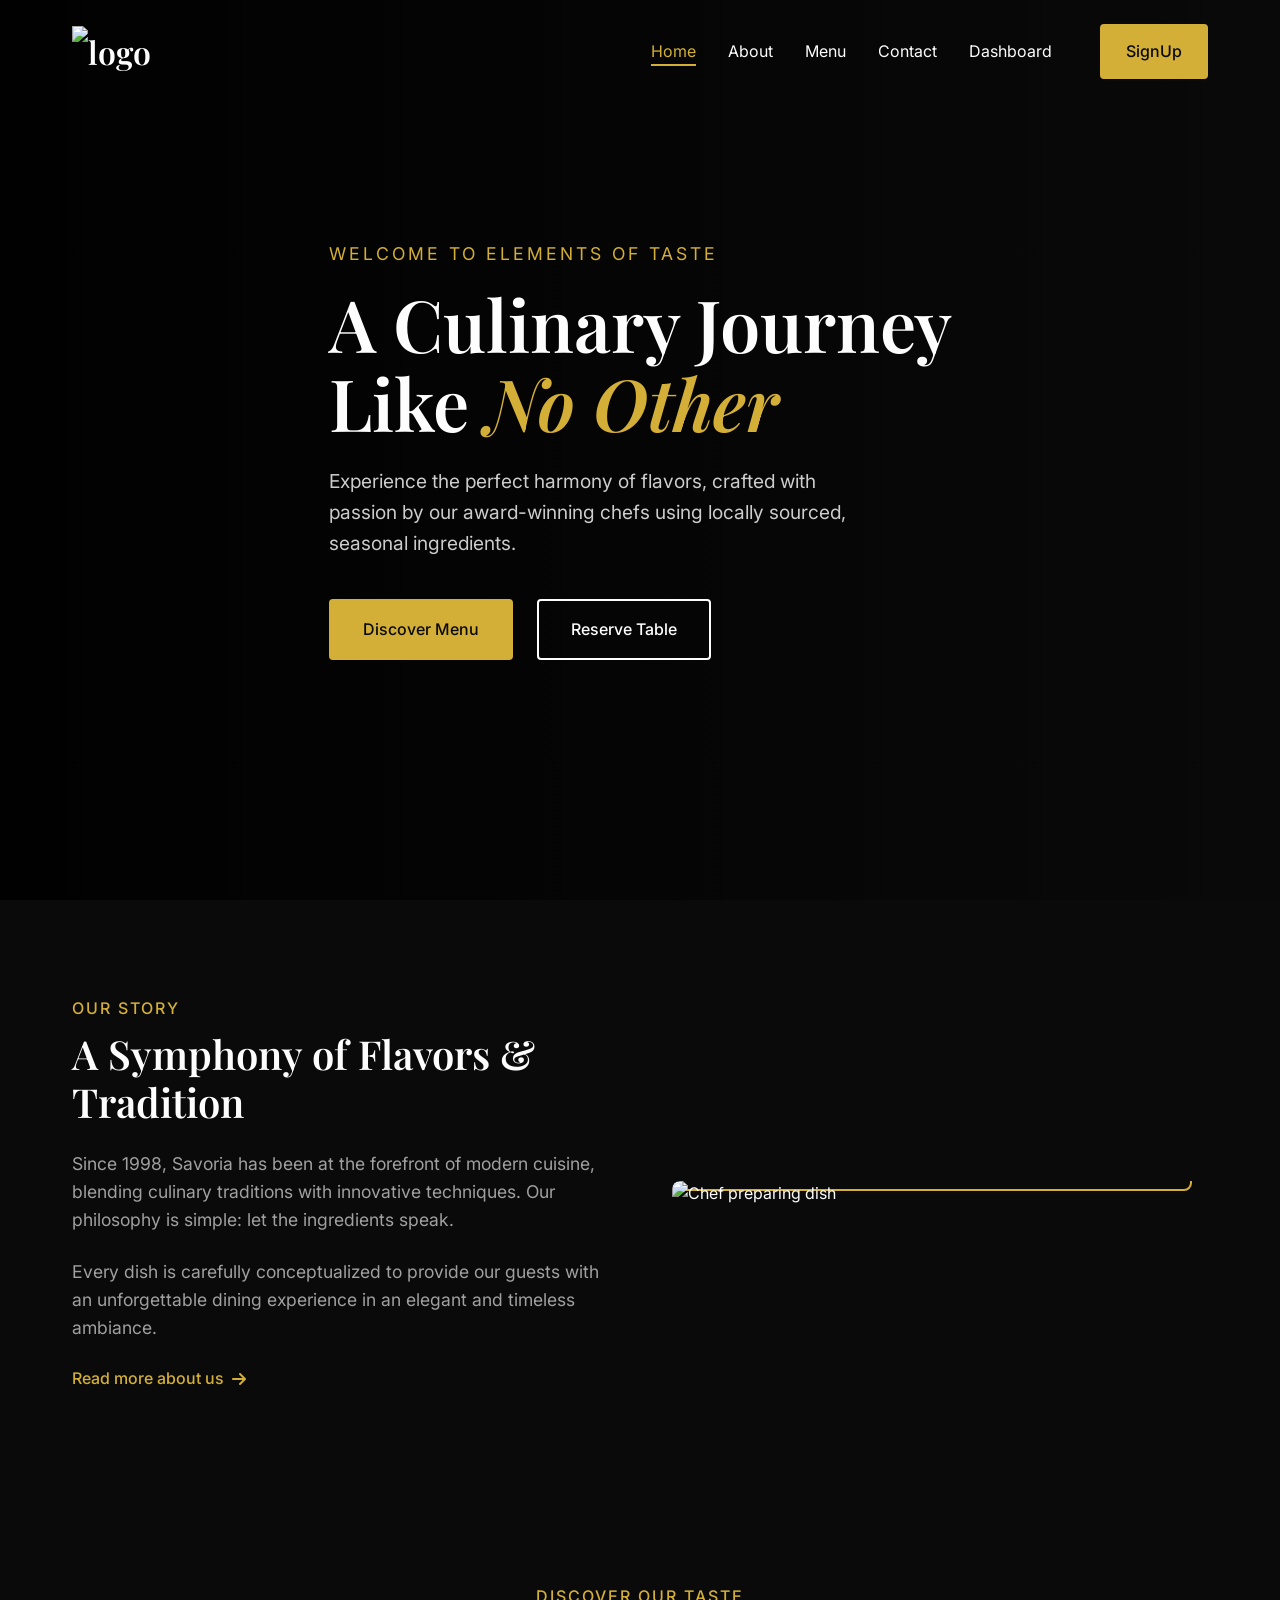
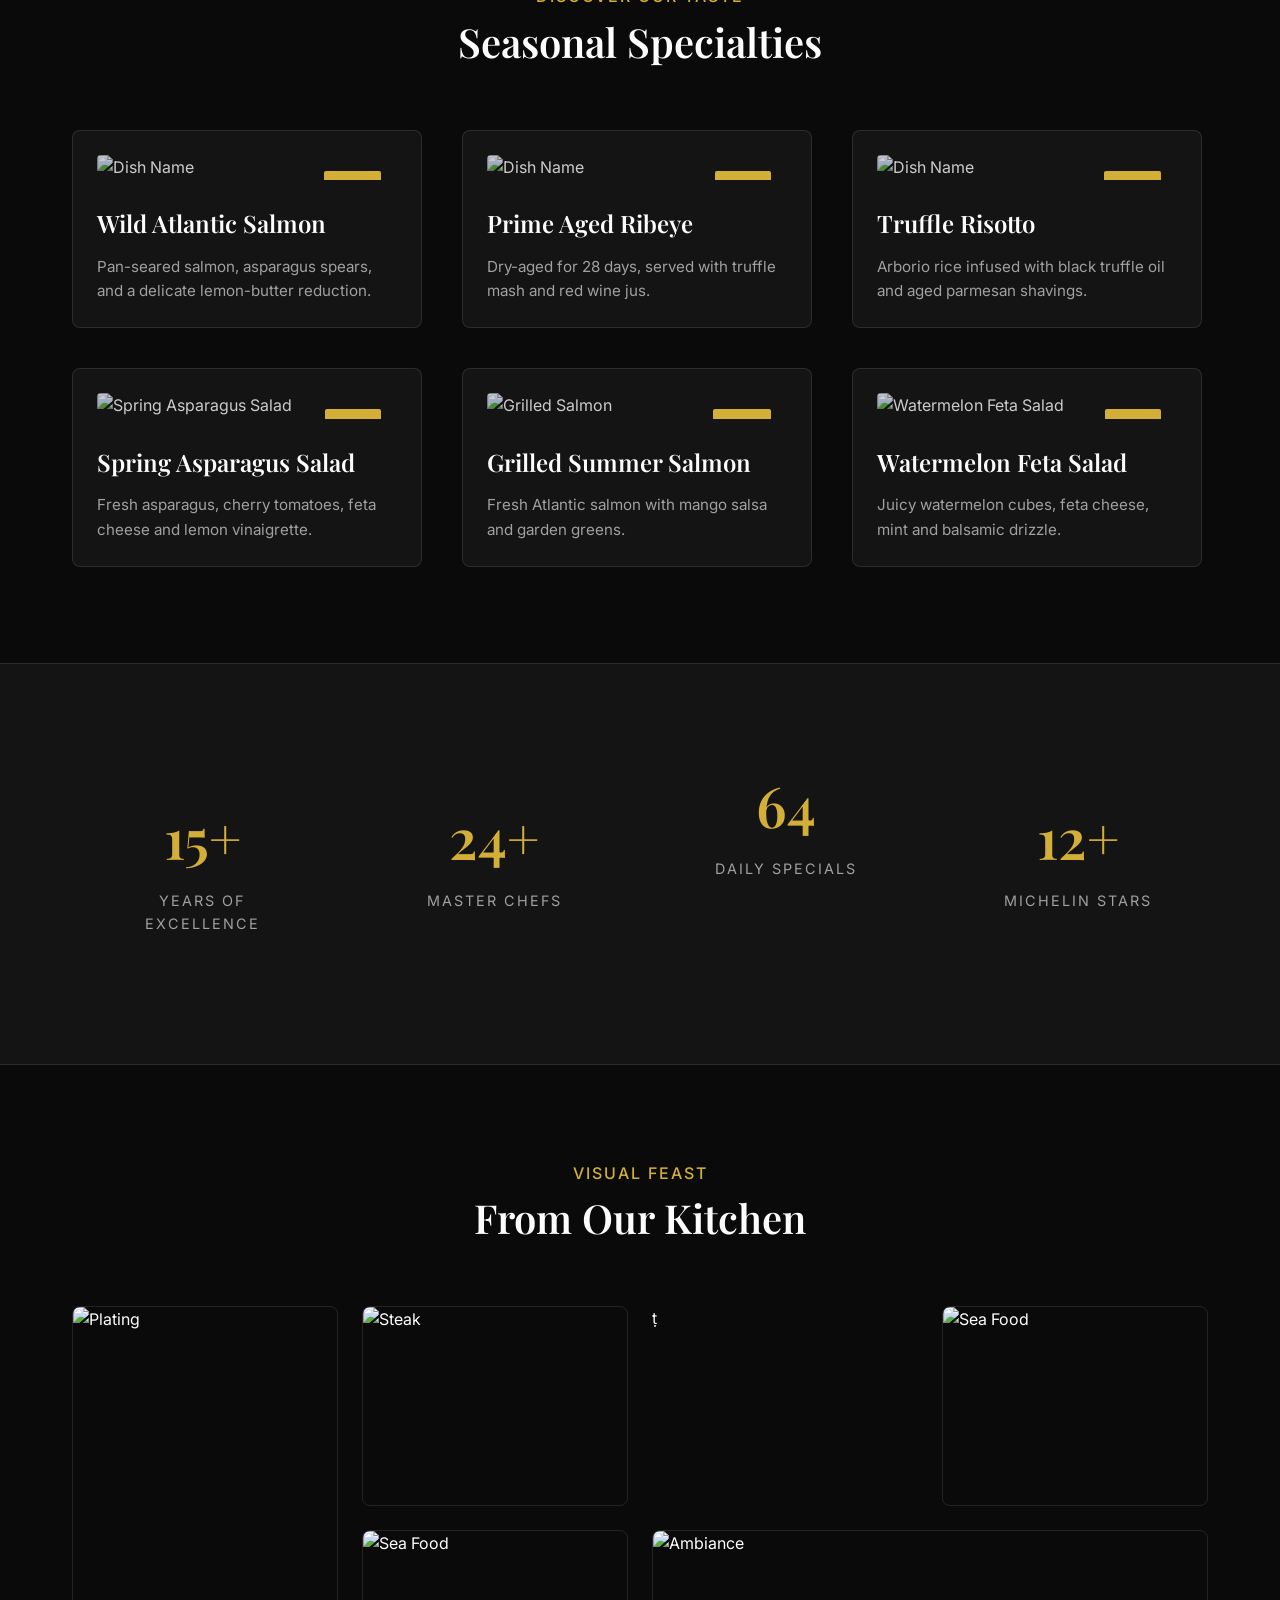
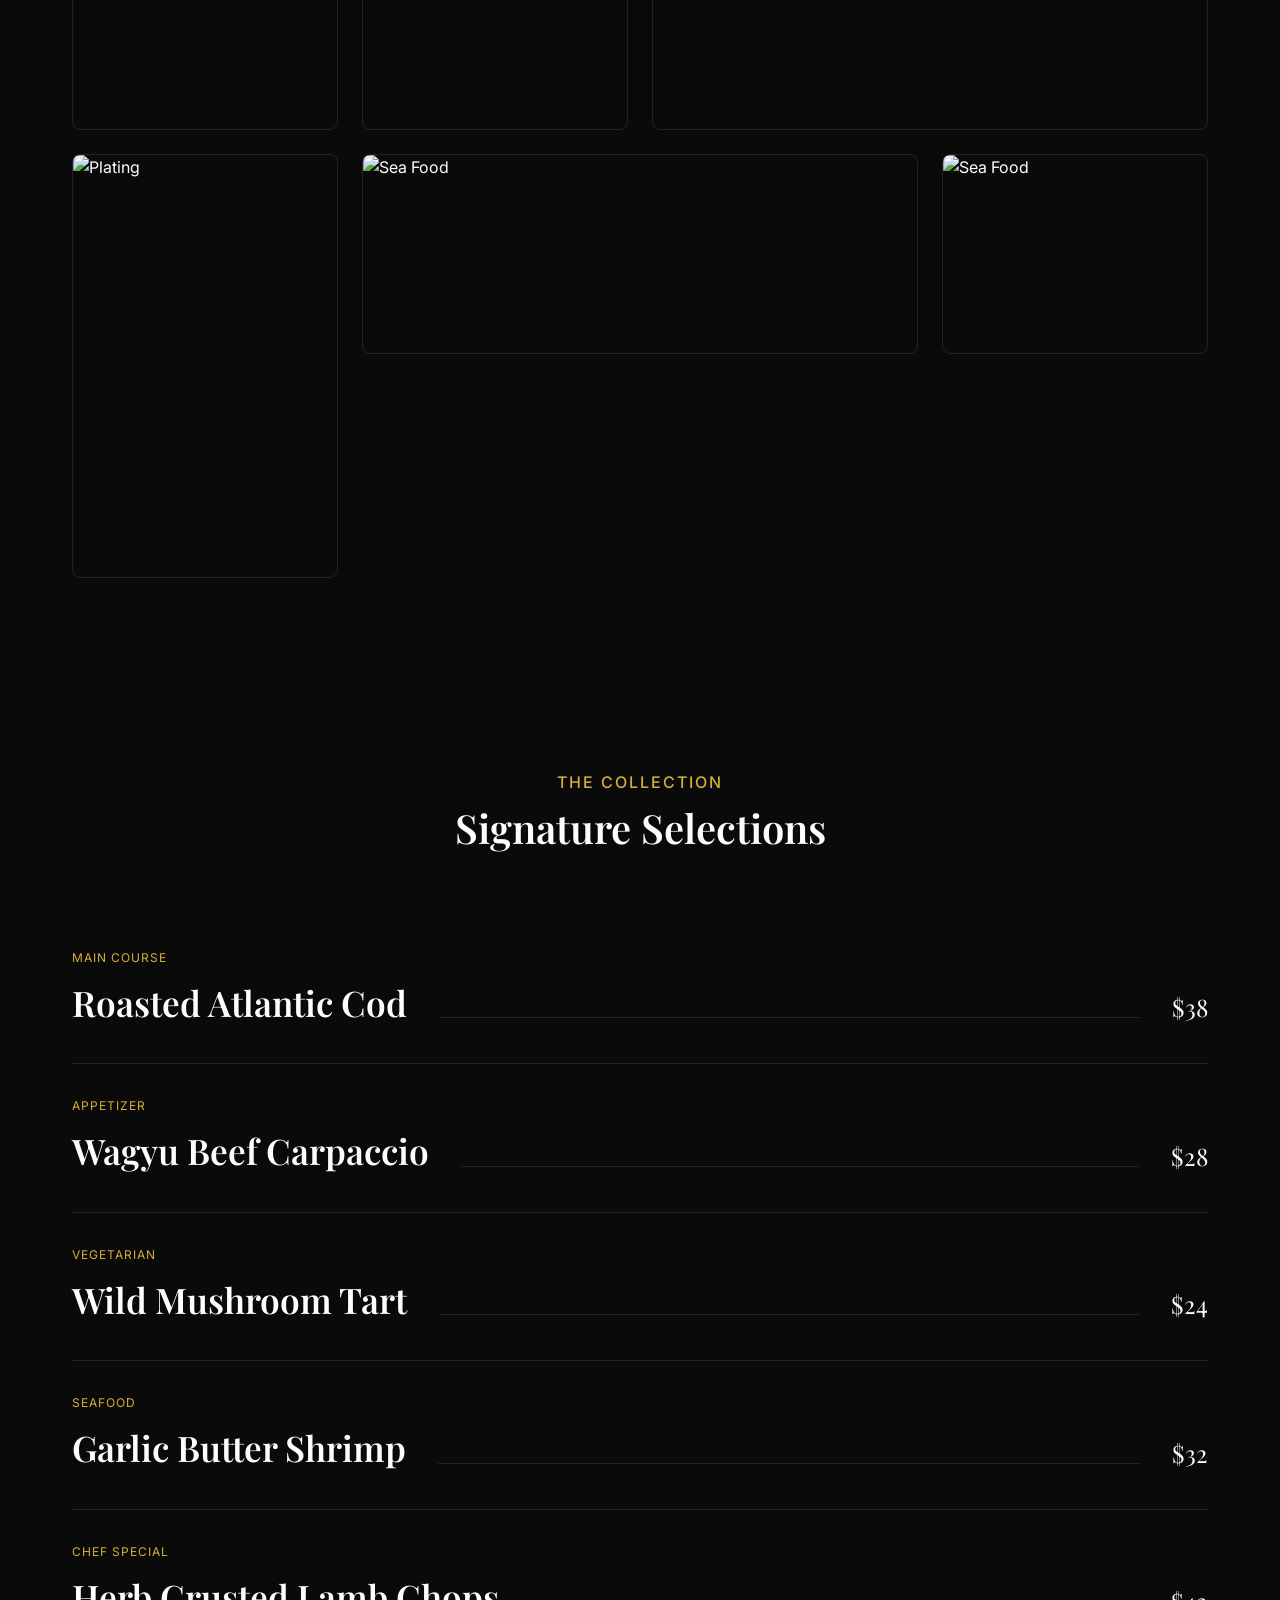
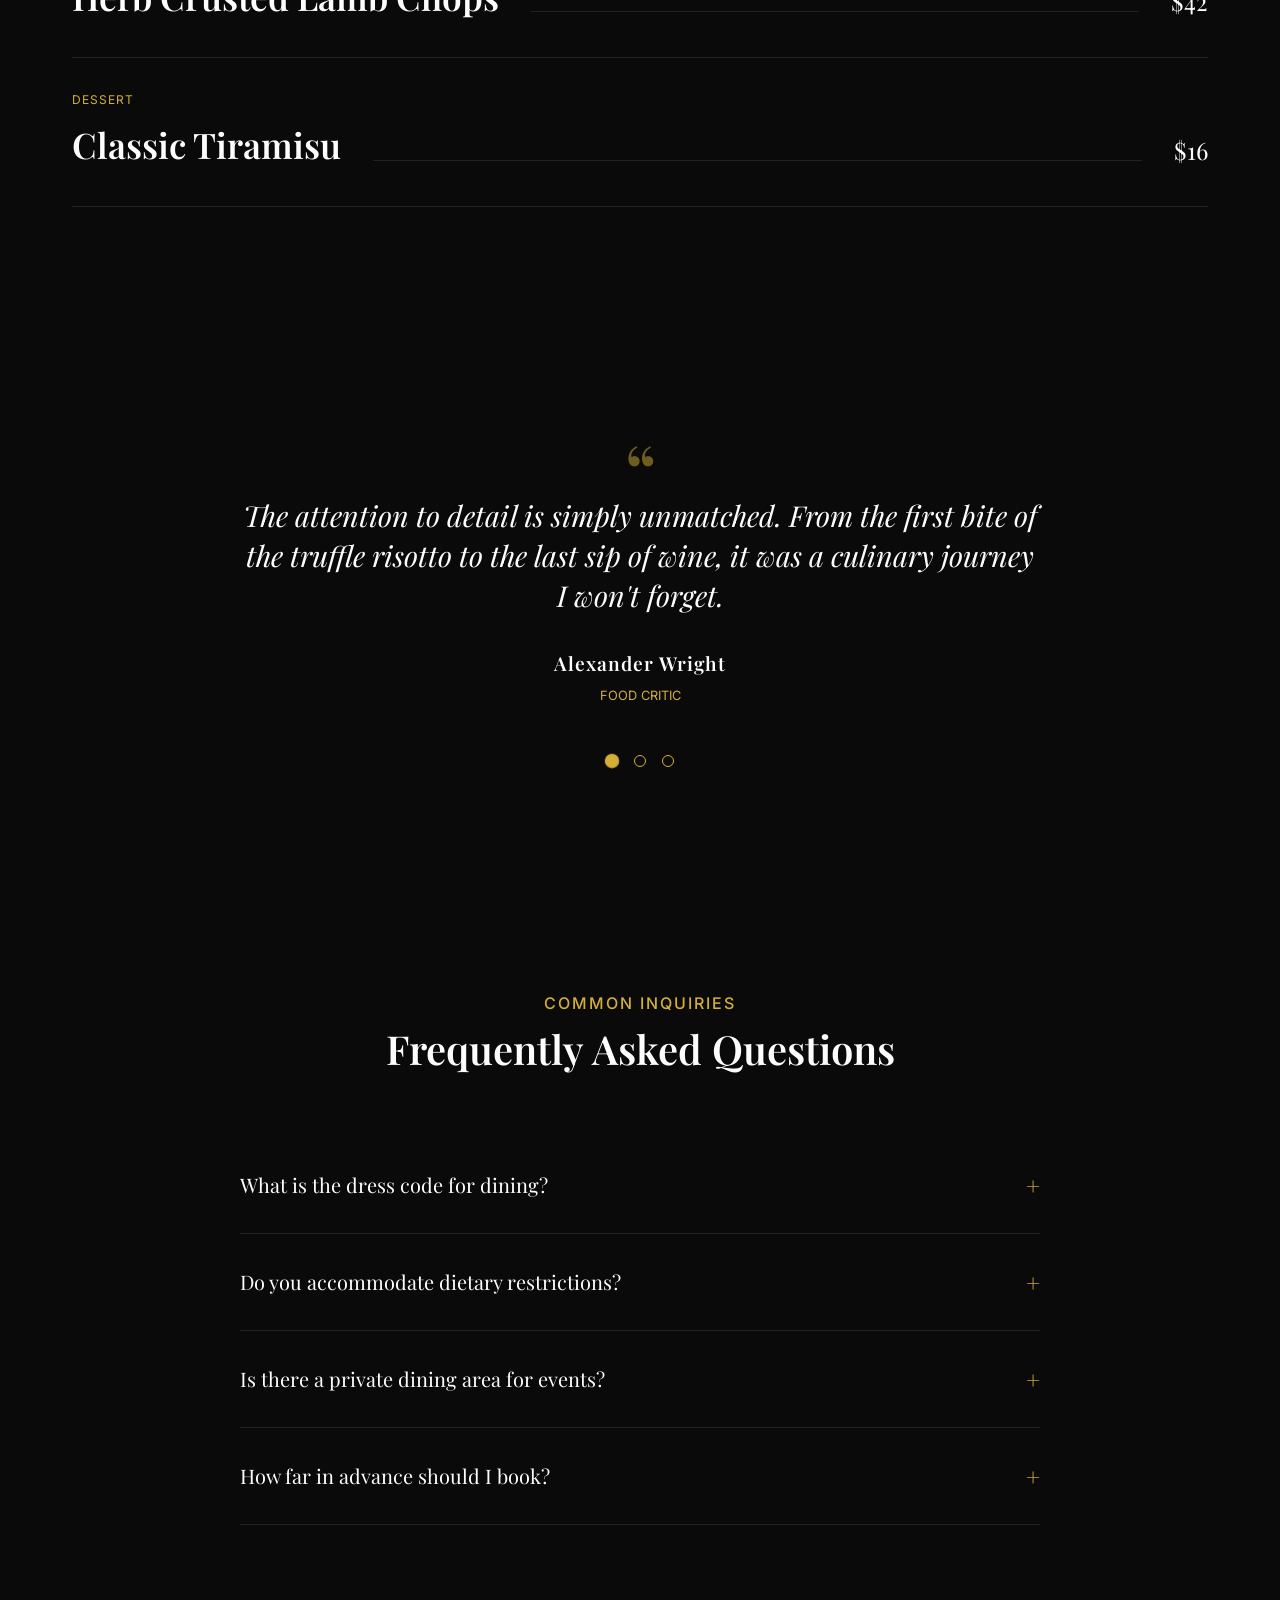
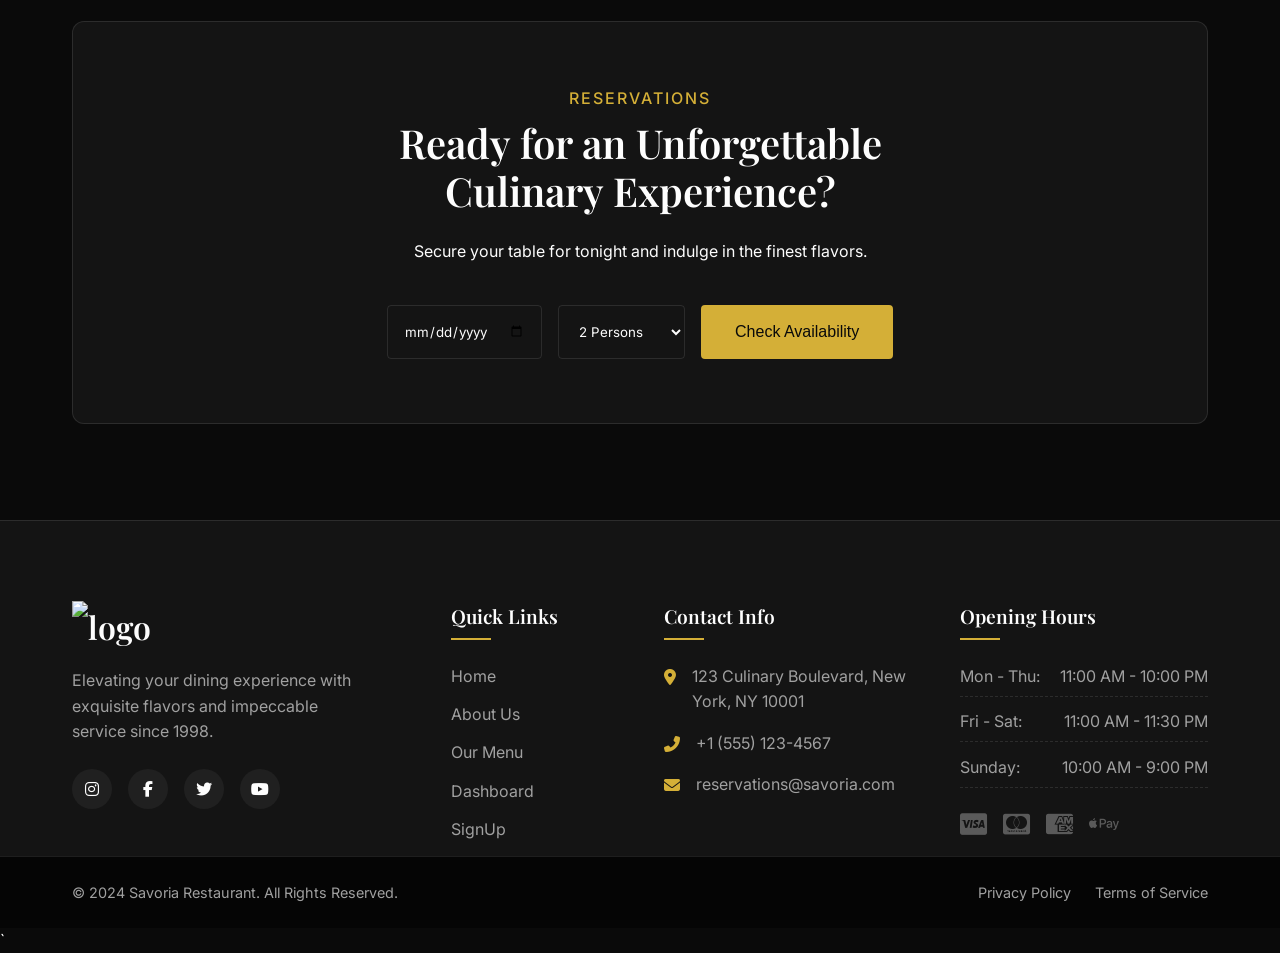
==== index.html @ 07eedff1 "Add files via upload" ====
<!DOCTYPE html>
<html lang="en">

<head>
    <meta charset="UTF-8">
    <meta name="viewport" content="width=device-width, initial-scale=1.0">
    <meta name="description" content="Savoria - Fine Dining Restaurant">
    <title>Stackly</title>
    <link rel="icon" href="./Assets/bg remove.webp">

    <!-- Google Fonts -->
    <link rel="preconnect" href="https://fonts.googleapis.com">
    <link rel="preconnect" href="https://fonts.gstatic.com" crossorigin>
    <link
        href="https://fonts.googleapis.com/css2?family=Inter:wght@300;400;500;600&family=Playfair+Display:ital,wght@0,400;0,600;0,700;1,400&display=swap"
        rel="stylesheet">

    <!-- Custom CSS -->
    <link rel="stylesheet" href="style.css">
    <link rel="stylesheet" href="./root.css">

    <!-- FontAwesome for icons -->
    <link rel="stylesheet" href="https://cdnjs.cloudflare.com/ajax/libs/font-awesome/6.4.0/css/all.min.css">

</head>

<body>
    <!-- Header -->
    <header class="header" id="header">
        <div class="container header-container">
            <a href="#" class="logo"><img src="./Assets/white.webp" alt="logo" width="150px"></a>

            <nav class="navbar" id="navbar">
                <ul class="nav-list">
                    <li><a href="index.html" class="nav-link active">Home</a></li>
                    <li><a href="about.html" class="nav-link">About</a></li>
                    <li><a href="menu.html" class="nav-link">Menu</a></li>
                    <li><a href="contact.html" class="nav-link">Contact</a></li>
                    <li><a href="dashboard.html" class="nav-link">Dashboard</a></li>
                </ul>
                <!-- <a href="#reservations" class="btn btn-primary nav-btn">Book a Table</a> -->
                <a href="sign.html" class="btn btn-primary nav-btn">SignUp</a>

            </nav>

            <div class="mobile-toggle" id="mobile-toggle">
                <i class="fas fa-bars"></i>
            </div>
        </div>
    </header>





    <main>
        <section class="hero" id="home">
            <div class="hero-overlay"></div>
            <div class="container hero-content">
                <span class="subheading">Welcome to Elements of Taste</span>
                <h1 class="hero-title">A Culinary Journey <br>Like <span>No Other</span></h1>
                <p class="hero-desc">Experience the perfect harmony of flavors, crafted with passion by our
                    award-winning chefs using locally sourced, seasonal ingredients.</p>
                <div class="hero-btns">
                    <a href="#menu" class="btn btn-primary">Discover Menu</a>
                    <a href="#reservations" class="btn btn-outline">Reserve Table</a>
                </div>
            </div>
        </section>





        <!-- Brief About Section (to show scroll) -->
        <section class="about section" id="about">
            <div class="container about-container">
                <div class="about-text">
                    <span class="section-subtitle">Our Story</span>
                    <h2 class="section-title">A Symphony of Flavors & Tradition</h2>
                    <p>Since 1998, Savoria has been at the forefront of modern cuisine, blending culinary traditions
                        with innovative techniques. Our philosophy is simple: let the ingredients speak.</p>
                    <p>Every dish is carefully conceptualized to provide our guests with an unforgettable dining
                        experience in an elegant and timeless ambiance.</p>
                    <a href="#" class="link-btn">Read more about us <i class="fas fa-arrow-right"></i></a>
                </div>
                <div class="about-image">
                    <div class="image-wrapper">
                        <img src="https://images.unsplash.com/photo-1550966871-3ed3cdb5ed0c?ixlib=rb-4.0.3&auto=format&fit=crop&w=800&q=80"
                            alt="Chef preparing dish" />
                    </div>
                </div>
            </div>
        </section>







        <section class="section menu" id="menu">
            <div class="container">
                <div class="section-header">
                    <span class="section-subtitle">Discover Our Taste</span>
                    <h2 class="section-title">Seasonal Specialties</h2>
                </div>

                <div class="menu-grid">
                    <div class="menu-card">
                        <div class="menu-img-box">
                            <img src="https://images.unsplash.com/photo-1546069901-ba9599a7e63c?auto=format&fit=crop&q=80&w=600"
                                alt="Dish Name">
                            <span class="price">$32</span>
                        </div>
                        <div class="menu-info">
                            <h3>Wild Atlantic Salmon</h3>
                            <p>Pan-seared salmon, asparagus spears, and a delicate lemon-butter reduction.</p>
                        </div>
                    </div>

                    <div class="menu-card">
                        <div class="menu-img-box">
                            <img src="https://images.unsplash.com/photo-1544025162-d76694265947?auto=format&fit=crop&q=80&w=600"
                                alt="Dish Name">
                            <span class="price">$45</span>
                        </div>
                        <div class="menu-info">
                            <h3>Prime Aged Ribeye</h3>
                            <p>Dry-aged for 28 days, served with truffle mash and red wine jus.</p>
                        </div>
                    </div>

                    <div class="menu-card">
                        <div class="menu-img-box">
                            <img src="https://images.unsplash.com/photo-1559339352-11d035aa65de?auto=format&fit=crop&q=80&w=600"
                                alt="Dish Name">
                            <span class="price">$24</span>
                        </div>
                        <div class="menu-info">
                            <h3>Truffle Risotto</h3>
                            <p>Arborio rice infused with black truffle oil and aged parmesan shavings.</p>
                        </div>
                    </div>

                    <div class="menu-card">
                        <div class="menu-img-box">
                            <img src="" alt="Spring Asparagus Salad">
                            <span class="price">$18</span>
                        </div>
                        <div class="menu-info">
                            <h3>Spring Asparagus Salad</h3>
                            <p>Fresh asparagus, cherry tomatoes, feta cheese and lemon vinaigrette.</p>
                        </div>
                    </div>

                    <div class="menu-card">
                        <div class="menu-img-box">
                            <img src="https://images.unsplash.com/photo-1550317138-10000687a72b?auto=format&fit=crop&q=80&w=600"
                                alt="Grilled Salmon">
                            <span class="price">$29</span>
                        </div>
                        <div class="menu-info">
                            <h3>Grilled Summer Salmon</h3>
                            <p>Fresh Atlantic salmon with mango salsa and garden greens.</p>
                        </div>
                    </div>

                    <div class="menu-card">
                        <div class="menu-img-box">
                            <img src="https://images.unsplash.com/photo-1504674900247-0877df9cc836?auto=format&fit=crop&q=80&w=600"
                                alt="Watermelon Feta Salad">
                            <span class="price">$16</span>
                        </div>
                        <div class="menu-info">
                            <h3>Watermelon Feta Salad</h3>
                            <p>Juicy watermelon cubes, feta cheese, mint and balsamic drizzle.</p>
                        </div>
                    </div>
                </div>
            </div>
        </section>








        <section class="section stats" id="stats">
            <div class="container stats-grid">
                <div class="stat-item">
                    <h2 class="stat-number" data-target="15">0</h2>
                    <p class="stat-label">Years of Excellence</p>
                </div>
                <div class="stat-item">
                    <h2 class="stat-number" data-target="24">0</h2>
                    <p class="stat-label">Master Chefs</p>
                </div>
                <div class="stat-number-box">
                    <h2 class="stat-number" data-target="85">0</h2>
                    <p class="stat-label">Daily Specials</p>
                </div>
                <div class="stat-item">
                    <h2 class="stat-number" data-target="12">0</h2>
                    <p class="stat-label">Michelin Stars</p>
                </div>
            </div>
        </section>







        <section class="section gallery" id="gallery">
            <div class="container">
                <div class="section-header">
                    <span class="section-subtitle">Visual Feast</span>
                    <h2 class="section-title">From Our Kitchen</h2>
                </div>

                <div class="gallery-grid">
                    <div class="gallery-item tall reveal-up">
                        <img src="https://images.unsplash.com/photo-1606787366850-de6330128bfc?auto=format&fit=crop&q=80&w=800"
                            alt="Plating">
                    </div>

                    <div class="gallery-item reveal-up">
                        <img src="https://images.unsplash.com/photo-1504674900247-0877df9cc836?auto=format&fit=crop&q=80&w=800"
                            alt="Steak">
                    </div>ṭ

                    <div class="gallery-item reveal-up">
                        <img src="https://images.unsplash.com/photo-1476514525535-07fb3b4ae5f1?auto=format&fit=crop&q=80&w=800"
                            alt="Sea Food">
                    </div>

                    <div class="gallery-item reveal-up">
                        <img src="https://images.unsplash.com/photo-1476514525535-07fb3b4ae5f1?auto=format&fit=crop&q=80&w=800"
                            alt="Sea Food">
                    </div>

                    <div class="gallery-item wide reveal-up">
                        <img src="https://images.unsplash.com/photo-1551218808-94e220e084d2?auto=format&fit=crop&q=80&w=1200"
                            alt="Ambiance">
                    </div>

                    <div class="gallery-item tall reveal-up">
                        <img src="https://images.unsplash.com/photo-1606787366850-de6330128bfc?auto=format&fit=crop&q=80&w=800"
                            alt="Plating">
                    </div>
                    <div class="gallery-item wide reveal-up">
                        <img src="https://images.unsplash.com/photo-1476514525535-07fb3b4ae5f1?auto=format&fit=crop&q=80&w=800"
                            alt="Sea Food">
                    </div>

                    <div class="gallery-item reveal-up">
                        <img src="https://images.unsplash.com/photo-1476514525535-07fb3b4ae5f1?auto=format&fit=crop&q=80&w=800"
                            alt="Sea Food">
                    </div>
                </div>
            </div>
        </section>








        <section class="section menu-list-wrap">
            <div class="container">
                <div class="section-header">
                    <span class="section-subtitle">The Collection</span>
                    <h2 class="section-title">Signature Selections</h2>
                </div>

                <div class="interactive-menu">
                    <div class="menu-list-item"
                        data-img="https://images.unsplash.com/photo-1546069901-ba9599a7e63c?auto=format&fit=crop&q=80&w=400">
                        <div class="item-details">
                            <span class="item-cat">Main Course</span>
                            <h3 class="item-name">Roasted Atlantic Cod</h3>
                        </div>
                        <div class="item-line"></div>
                        <div class="item-price">$38</div>
                    </div>

                    <div class="menu-list-item"
                        data-img="https://images.unsplash.com/photo-1551218808-94e220e084d2?auto=format&fit=crop&q=80&w=400">
                        <div class="item-details">
                            <span class="item-cat">Appetizer</span>
                            <h3 class="item-name">Wagyu Beef Carpaccio</h3>
                        </div>
                        <div class="item-line"></div>
                        <div class="item-price">$28</div>
                    </div>

                    <div class="menu-list-item"
                        data-img="https://images.unsplash.com/photo-1559339352-11d035aa65de?auto=format&fit=crop&q=80&w=400">
                        <div class="item-details">
                            <span class="item-cat">Vegetarian</span>
                            <h3 class="item-name">Wild Mushroom Tart</h3>
                        </div>
                        <div class="item-line"></div>
                        <div class="item-price">$24</div>
                    </div>
                </div>

                <div class="menu-list-item"
                    data-img="https://images.unsplash.com/photo-1553621042-f6e147245754?auto=format&fit=crop&q=80&w=400">
                    <div class="item-details">
                        <span class="item-cat">Seafood</span>
                        <h3 class="item-name">Garlic Butter Shrimp</h3>
                    </div>
                    <div class="item-line"></div>
                    <div class="item-price">$32</div>
                </div>

                <div class="menu-list-item"
                    data-img="https://images.unsplash.com/photo-1600891963935-1a7e6b8c9d9c?auto=format&fit=crop&q=80&w=400">
                    <div class="item-details">
                        <span class="item-cat">Chef Special</span>
                        <h3 class="item-name">Herb Crusted Lamb Chops</h3>
                    </div>
                    <div class="item-line"></div>
                    <div class="item-price">$42</div>
                </div>

                <div class="menu-list-item"
                    data-img="https://images.unsplash.com/photo-1548946526-f69e2424cf45?auto=format&fit=crop&q=80&w=400">
                    <div class="item-details">
                        <span class="item-cat">Dessert</span>
                        <h3 class="item-name">Classic Tiramisu</h3>
                    </div>
                    <div class="item-line"></div>
                    <div class="item-price">$16</div>
                </div>

                <div class="hover-reveal">
                    <img src="" alt="Menu Preview" class="hover-reveal__img">
                </div>
            </div>
        </section>





        <section class="section testimonials" id="testimonials">
            <div class="container">
                <div class="slider-wrapper">
                    <div class="testimonial-container">
                        <div class="testimonial-slide active">
                            <div class="quote-icon">“</div>
                            <p class="testimonial-text">The attention to detail is simply unmatched. From the first bite
                                of the truffle risotto to the last sip of wine, it was a culinary journey I won't
                                forget.</p>
                            <h4 class="guest-name">Alexander Wright</h4>
                            <span class="guest-title">Food Critic</span>
                        </div>

                        <div class="testimonial-slide">
                            <div class="quote-icon">“</div>
                            <p class="testimonial-text">An absolute gem in the city. The atmosphere is sophisticated yet
                                welcoming, and the seasonal menu is always a delightful surprise.</p>
                            <h4 class="guest-name">Sophia Loren</h4>
                            <span class="guest-title">Frequent Guest</span>
                        </div>

                        <div class="testimonial-slide">
                            <div class="quote-icon">“</div>
                            <p class="testimonial-text">Exquisite plating and flavors that dance on the palate. A
                                must-visit for anyone who truly appreciates the art of fine dining.</p>
                            <h4 class="guest-name">Julian Marc</h4>
                            <span class="guest-title">Executive Chef</span>
                        </div>
                    </div>

                    <div class="slider-nav">
                        <span class="dot active" data-index="0"></span>
                        <span class="dot" data-index="1"></span>
                        <span class="dot" data-index="2"></span>
                    </div>
                </div>
            </div>
        </section>






        <section class="section faq" id="faq">
            <div class="container">
                <div class="section-header">
                    <span class="section-subtitle">Common Inquiries</span>
                    <h2 class="section-title">Frequently Asked Questions</h2>
                </div>

                <div class="faq-accordion">
                    <div class="faq-item">
                        <button class="faq-question">
                            <span>What is the dress code for dining?</span>
                            <i class="plus-icon">+</i>
                        </button>
                        <div class="faq-answer">
                            <p>We maintain a smart-casual dress code. While we do not require formal wear, we request
                                that guests refrain from wearing athletic attire, flip-flops, or swimwear.</p>
                        </div>
                    </div>

                    <div class="faq-item">
                        <button class="faq-question">
                            <span>Do you accommodate dietary restrictions?</span>
                            <i class="plus-icon">+</i>
                        </button>
                        <div class="faq-answer">
                            <p>Absolutely. Our chefs specialize in tailoring dishes for vegan, gluten-free, and
                                nut-allergy requirements. Please mention any restrictions when making your reservation.
                            </p>
                        </div>
                    </div>

                    <div class="faq-item">
                        <button class="faq-question">
                            <span>Is there a private dining area for events?</span>
                            <i class="plus-icon">+</i>
                        </button>
                        <div class="faq-answer">
                            <p>Yes, we offer two private suites suitable for corporate events or intimate celebrations,
                                catering to groups from 10 to 30 guests.</p>
                        </div>
                    </div>

                    <div class="faq-item">
                        <button class="faq-question">
                            <span>How far in advance should I book?</span>
                            <i class="plus-icon">+</i>
                        </button>
                        <div class="faq-answer">
                            <p>We recommend booking at least 2 weeks in advance for weekends and 3–5 days in advance for
                                weekday dining to ensure your preferred time slot.</p>
                        </div>
                    </div>
                </div>
            </div>
        </section>






        <section class="container booking">
            <div class="reservation-box reveal-up">
                <span class="section-subtitle">Reservations</span>
                <h2 class="section-title">Ready for an Unforgettable <br> Culinary Experience?</h2>
                <p>Secure your table for tonight and indulge in the finest flavors.</p>
                <form class="res-form">
                    <input type="date" class="form-input">
                    <select class="form-input">
                        <option>2 Persons</option>
                        <option>4 Persons</option>
                        <option>6+ Persons</option>
                    </select>
                    <button type="submit" class="btn btn-primary">Check Availability</button>
                </form>
            </div>
        </section>





    </main>

    <footer class="footer" id="contact">
        <div class="container footer-container">
            <div class="footer-col brand-col">
                <a href="#" class="footer-logo"><img src="./Assets/white.webp" alt="logo" width="150px"></a>
                <p class="footer-text">Elevating your dining experience with exquisite flavors and impeccable service
                    since 1998.</p>
                <div class="social-links">
                    <a href="404.html"><i class="fab fa-instagram"></i></a>
                    <a href="404.html"><i class="fab fa-facebook-f"></i></a>
                    <a href="404.html"><i class="fab fa-twitter"></i></a>
                    <a href="404.html"><i class="fab fa-youtube"></i></a>
                </div>
            </div>

            <div class="footer-col">
                <h3 class="footer-heading">Quick Links</h3>
                <ul class="footer-links">
                    <li><a href="index.html">Home</a></li>
                    <li><a href="about.html">About Us</a></li>
                    <li><a href="menu.html">Our Menu</a></li>
                    <li><a href="dashboard.html">Dashboard</a></li>
                    <li><a href="sign.html">SignUp</a></li>
                </ul>
            </div>

            <div class="footer-col">
                <h3 class="footer-heading">Contact Info</h3>
                <ul class="footer-contact">
                    <li><i class="fas fa-map-marker-alt"></i> 123 Culinary Boulevard, New York, NY 10001</li>
                    <li><i class="fas fa-phone-alt"></i> +1 (555) 123-4567</li>
                    <li><i class="fas fa-envelope"></i> reservations@savoria.com</li>
                </ul>
            </div>

            <div class="footer-col">
                <h3 class="footer-heading">Opening Hours</h3>
                <ul class="footer-hours">
                    <li><span>Mon - Thu:</span> 11:00 AM - 10:00 PM</li>
                    <li><span>Fri - Sat:</span> 11:00 AM - 11:30 PM</li>
                    <li><span>Sunday:</span> 10:00 AM - 9:00 PM</li>
                </ul>
                <div class="payment-methods">
                    <i class="fab fa-cc-visa"></i>
                    <i class="fab fa-cc-mastercard"></i>
                    <i class="fab fa-cc-amex"></i>
                    <i class="fab fa-apple-pay"></i>
                </div>
            </div>
        </div>

        <div class="footer-bottom">
            <div class="container bottom-container">
                <p>&copy; 2024 Savoria Restaurant. All Rights Reserved.</p>
                <div class="bottom-links">
                    <a href="404.html">Privacy Policy</a>
                    <a href="404.html">Terms of Service</a>
                </div>
            </div>
        </div>
    </footer>

    <script src="script.js"></script>





    <script>

        // count js animation

        const counters = document.querySelectorAll('.stat-number');
        const speed = 100;

        const animateCounter = (counter) => {
            const target = +counter.getAttribute('data-target');
            counter.innerText = "0";

            const updateCount = () => {
                const current = +counter.innerText.replace('+', '');
                const increment = target / speed;

                if (current < target) {
                    counter.innerText = Math.ceil(current + increment);
                    setTimeout(updateCount, 20);
                } else {
                    counter.innerText = target + "+";
                }
            };

            updateCount();
        };

        const observerOptions = {
            threshold: 0.5
        };

        const statsObserver = new IntersectionObserver((entries) => {
            entries.forEach(entry => {

                if (entry.isIntersecting) {
                    animateCounter(entry.target);
                }

            });
        }, observerOptions);

        counters.forEach(counter => {
            statsObserver.observe(counter);
        });




        // gallery js 

        const revealObserver = new IntersectionObserver((entries) => {
            entries.forEach(entry => {
                if (entry.isIntersecting) {
                    entry.target.classList.add('active');
                }
            });
        }, { threshold: 0.1 });

        document.querySelectorAll('.reveal-up').forEach(el => revealObserver.observe(el));





        // testimonial js

        const slides = document.querySelectorAll('.testimonial-slide');
        const dots = document.querySelectorAll('.dot');
        let currentSlide = 0;

        function showSlide(index) {
            slides.forEach(slide => slide.classList.remove('active'));
            dots.forEach(dot => dot.classList.remove('active'));

            slides[index].classList.add('active');
            dots[index].classList.add('active');
            currentSlide = index;
        }

        let slideInterval = setInterval(() => {
            let next = (currentSlide + 1) % slides.length;
            showSlide(next);
        }, 5000);

        dots.forEach(dot => {
            dot.addEventListener('click', () => {
                clearInterval(slideInterval);
                showSlide(parseInt(dot.dataset.index));
            });
        });







        // menu hover js

        const menuItems = document.querySelectorAll('.menu-list-item');
        const reveal = document.querySelector('.hover-reveal');
        const revealImg = document.querySelector('.hover-reveal__img');

        window.addEventListener('mousemove', (e) => {
            reveal.animate({
                transform: `translate(${e.clientX + 20}px, ${e.clientY - 150}px) scale(1)`
            }, { duration: 800, fill: "forwards" });
        });

        menuItems.forEach(item => {
            item.addEventListener('mouseenter', () => {
                const imgSource = item.getAttribute('data-img');
                revealImg.src = imgSource;
                reveal.style.opacity = "1";
            });

            item.addEventListener('mouseleave', () => {
                reveal.style.opacity = "0";
            });
        });




        // FAQ js

        document.querySelectorAll('.faq-question').forEach(button => {
            button.addEventListener('click', () => {
                const faqItem = button.parentElement;

                document.querySelectorAll('.faq-item').forEach(item => {
                    if (item !== faqItem) {
                        item.classList.remove('active');
                    }
                });

                faqItem.classList.toggle('active');
            });
        });




    </script>




</body>

</html>`
---- style.css ----
/* Hero Section */
 .hero {
     position: relative;
     height: 100vh;
     min-height: 600px;
     display: flex;
     align-items: center;
     background-size: cover;
     background-position: center;
     background-attachment: fixed;
     animation: heroSlider 18s infinite ease-in-out;
 }

 @keyframes heroSlider {

     0% {
         background-image: url('./Assets/hero\ 3.webp');
     }

     33% {
         background-image: url('./Assets/hero\ 1.webp');
     }

     66% {
         background-image: url('./Assets/hero\ 2.webp');
     }

     100% {
         background-image: url('./Assets/hero\ 3.webp');
     }
 }

 .hero-overlay {
     position: absolute;
     top: 0;
     left: 0;
     width: 100%;
     height: 100%;
     background: linear-gradient(to right, rgba(0, 0, 0, 0.9) 0%, rgba(0, 0, 0, 0.5) 50%, rgba(0, 0, 0, 0.1) 100%);
 }

 .hero-content {
     position: relative;
     z-index: 10;
     max-width: 700px;
     margin: 20px;
 }

 .subheading {
     color: var(--primary-color);
     font-size: 1.1rem;
     letter-spacing: 3px;
     text-transform: uppercase;
     display: block;
     margin-bottom: 1rem;
     animation: fadeInUp 1s ease 0.2s backwards;
 }

 .hero-title {
     font-size: 4.5rem;
     line-height: 1.1;
     margin-bottom: 1.5rem;
     animation: fadeInUp 1s ease 0.4s backwards;
 }

 .hero-title span {
     color: var(--primary-color);
     font-style: italic;
 }

 .hero-desc {
     font-size: 1.2rem;
     color: rgba(255, 255, 255, 0.8);
     margin-bottom: 2.5rem;
     max-width: 550px;
     animation: fadeInUp 1s ease 0.6s backwards;
 }

 .hero-btns {
     display: flex;
     gap: 1.5rem;
     animation: fadeInUp 1s ease 0.8s backwards;
 }










 .about-container {
     display: grid;
     grid-template-columns: 1fr 1fr;
     gap: 4rem;
     align-items: center;
     margin: 0 auto;
 }

 .about-text p {
     color: var(--text-muted);
     margin-bottom: 1.5rem;
     font-size: 1.1rem;
 }

 .image-wrapper {
     position: relative;
     border-radius: 8px;
     overflow: hidden;
 }

 .image-wrapper::before {
     content: '';
     position: absolute;
     top: -20px;
     left: -20px;
     width: 100%;
     height: 100%;
     border: 2px solid var(--primary-color);
     border-radius: 8px;
     z-index: -1;
 }

 .image-wrapper img {
     border-radius: 8px;
     transition: transform 0.7s ease;
 }

 .image-wrapper:hover img {
     transform: scale(1.05);
 }

 .center {
     text-align: center;
 }

 .section-header {
     margin-bottom: 3rem;
 }

 .section-header.center {
     display: flex;
     flex-direction: column;
     align-items: center;
 }







 .section .container {
     margin: 0 auto;
 }

 .section-header {
     text-align: center;
     margin-bottom: 4rem;
 }

 .menu-grid {
     display: grid;
     grid-template-columns: repeat(auto-fit, minmax(280px, 350px));
     gap: 2.5rem;
 }

 .menu-card {
     background: var(--surface-color);
     border: 1px solid var(--border-color);
     padding: 1.5rem;
     border-radius: 8px;
     transition: var(--transition-smooth);
     position: relative;
     overflow: hidden;
 }

 .menu-card:hover {
     transform: translateY(-10px);
     border-color: var(--primary-color);
     box-shadow: 0 10px 30px rgba(212, 175, 55, 0.1);
 }

 .menu-img-box {
     position: relative;
     overflow: hidden;
     border-radius: 4px;
     margin-bottom: 1.5rem;
 }

 .menu-img-box img {
     transition: var(--transition-smooth);
     filter: brightness(0.8);
 }

 .menu-card:hover .menu-img-box img {
     transform: scale(1.1);
     filter: brightness(1);
 }

 .price {
     position: absolute;
     top: 1rem;
     right: 1rem;
     background: var(--primary-color);
     color: var(--bg-color);
     padding: 0.5rem 1rem;
     font-weight: 700;
     font-family: var(--font-heading);
     border-radius: 2px;
 }

 .menu-info h3 {
     font-size: 1.5rem;
     margin-bottom: 0.75rem;
     color: var(--text-main);
 }

 .menu-info p {
     font-size: 0.95rem;
     color: var(--text-muted);
 }

 @media (max-width: 768px) {
     .menu-grid {
         grid-template-columns: 1fr;
         max-width: 500px;
         margin: 0 auto;
     }

     .section-title {
         font-size: 2rem;
     }
 }










 .stats {
     background-color: var(--surface-color);
     border-top: 1px solid var(--border-color);
     border-bottom: 1px solid var(--border-color);
 }

 .stats-grid {
     display: grid;
     grid-template-columns: repeat(4, 1fr);
     gap: 2rem;
     text-align: center;
 }

 .stat-item {
     padding: 2rem;
 }

 .stat-number {
     font-size: 3.5rem;
     color: var(--primary-color);
     margin-bottom: 0.5rem;
     font-family: var(--font-heading);
 }

 .stat-label {
     font-size: 0.9rem;
     text-transform: uppercase;
     letter-spacing: 2px;
     color: var(--text-muted);
 }

 @media (max-width: 768px) {
     .stats-grid {
         grid-template-columns: repeat(2, 1fr);
         gap: 1rem;
     }

     .stat-number {
         font-size: 2.5rem;
     }
 }









 .gallery-grid {
     display: grid;
     grid-template-columns: repeat(4, 1fr);
     grid-auto-rows: 200px;
     gap: 1.5rem;
 }

 .gallery-item {
     position: relative;
     overflow: hidden;
     border-radius: 8px;
     border: 1px solid var(--border-color);
 }

 .gallery-item img {
     width: 100%;
     height: 100%;
     object-fit: cover;
     transition: transform var(--transition-smooth);
 }

 .gallery-item:hover img {
     transform: scale(1.08);
 }

 .gallery-item.tall {
     grid-row: span 2;
 }

 .gallery-item.wide {
     grid-column: span 2;
 }

 .reveal-up {
     opacity: 0;
     transform: translateY(40px);
     transition: all 0.8s cubic-bezier(0.25, 0.46, 0.45, 0.94);
 }

 .reveal-up.active {
     opacity: 1;
     transform: translateY(0);
 }

 @media (max-width: 768px) {
     .gallery-grid {
         grid-template-columns: repeat(1, 1fr);
         grid-auto-rows: 150px;
     }

     .gallery-item.wide {
         grid-column: span 1;
     }
 }







 .menu-list-wrap {
     position: relative;
     overflow: hidden;
 }

 .interactive-menu {
     display: flex;
     flex-direction: column;
 }

 .menu-list-item {
     display: flex;
     align-items: flex-end;
     padding: 2rem 0;
     border-bottom: 1px solid var(--border-color);
     cursor: pointer;
     position: relative;
     transition: var(--transition-fast);
 }

 .item-cat {
     display: block;
     font-size: 0.75rem;
     text-transform: uppercase;
     color: var(--primary-color);
     margin-bottom: 0.5rem;
     letter-spacing: 1px;
 }

 .item-name {
     font-size: 2.2rem;
     font-family: var(--font-heading);
     white-space: nowrap;
 }

 .item-line {
     flex-grow: 1;
     height: 1px;
     background: var(--border-color);
     margin: 0 2rem 0.8rem 2rem;
     transition: var(--transition-fast);
 }

 .item-price {
     font-family: var(--font-heading);
     font-size: 1.5rem;
     margin-bottom: 0.3rem;
 }

 /* Hover Effects */
 .menu-list-item:hover .item-name {
     color: var(--primary-color);
     transform: translateX(10px);
 }

 .menu-list-item:hover .item-line {
     background: var(--primary-color);
     opacity: 0.5;
 }

 /* Floating Reveal Element */
 .hover-reveal {
     position: fixed;
     width: 250px;
     height: 320px;
     top: 0;
     left: 0;
     pointer-events: none;
     opacity: 0;
     transform: scale(0.8);
     transition: opacity 0.3s, transform 0.3s cubic-bezier(0.23, 1, 0.32, 1);
     z-index: 100;
     overflow: hidden;
     border-radius: 8px;
 }

 .hover-reveal__img {
     width: 100%;
     height: 100%;
     object-fit: cover;
 }

  @media (max-width: 768px) {
     .item-name {
         font-size: 1.4rem;
     }

     .item-line {
         margin: 0 1rem 0.5rem 1rem;
     }

     .item-price {
         font-size: 1.2rem;
     }

     .hover-reveal {
         display: none;
      }

     .menu-list-item:hover {
         transform: none;
     }
 }








 .testimonials {
     background-color: var(--bg-color);
     text-align: center;
 }

 .slider-wrapper {
     max-width: 800px;
     margin: 0 auto;
     position: relative;
     padding: 2rem 0;
 }

 .testimonial-slide {
     display: none;
     animation: fadeIn 0.8s ease forwards;
 }

 .testimonial-slide.active {
     display: block;
 }

 @keyframes fadeIn {
     from {
         opacity: 0;
         transform: translateY(10px);
     }

     to {
         opacity: 1;
         transform: translateY(0);
     }
 }

 .quote-icon {
     font-family: var(--font-heading);
     font-size: 5rem;
     color: var(--primary-color);
     line-height: 1;
     margin-bottom: -1rem;
     opacity: 0.5;
 }

 .testimonial-text {
     font-size: 1.8rem;
     font-family: var(--font-heading);
     font-style: italic;
     margin-bottom: 2rem;
     line-height: 1.4;
 }

 .guest-name {
     font-size: 1.2rem;
     letter-spacing: 1px;
     margin-bottom: 0.2rem;
 }

 .guest-title {
     color: var(--primary-color);
     font-size: 0.8rem;
     text-transform: uppercase;
 }

 .slider-nav {
     margin-top: 3rem;
     display: flex;
     justify-content: center;
     gap: 1rem;
 }

 .dot {
     width: 12px;
     height: 12px;
     border: 1px solid var(--primary-color);
     border-radius: 50%;
     cursor: pointer;
     transition: var(--transition-fast);
 }

 .dot.active {
     background: var(--primary-color);
     transform: scale(1.2);
 }

 @media (max-width: 768px) {
     .testimonial-text {
         font-size: 1.4rem;
         padding: 0 1rem;
     }

     .quote-icon {
         font-size: 4rem;
     }
 }






.faq-accordion {
    max-width: 800px;
    margin: 0 auto;
}

.faq-item {
    border-bottom: 1px solid var(--border-color);
}

.faq-question {
    width: 100%;
    display: flex;
    justify-content: space-between;
    align-items: center;
    padding: 2rem 0;
    background: none;
    border: none;
    color: var(--text-main);
    font-family: var(--font-heading);
    font-size: 1.25rem;
    cursor: pointer;
    text-align: left;
    transition: var(--transition-fast);
}

.faq-question:hover {
    color: var(--primary-color);
}

.plus-icon {
    font-size: 1.5rem;
    color: var(--primary-color);
    transition: transform 0.4s ease;
    font-style: normal;
}

 .faq-answer {
    max-height: 0; 
    overflow: hidden;
    transition: max-height 0.5s cubic-bezier(0, 1, 0, 1);
}

.faq-answer p {
    padding-bottom: 2rem;
    color: var(--text-muted);
    line-height: 1.8;
}

 .faq-item.active .faq-answer {
    max-height: 1000px; 
    transition: max-height 0.8s cubic-bezier(1, 0, 1, 0);
}

.faq-item.active .plus-icon {
    transform: rotate(45deg);  
}

 @media (max-width: 768px) {
    .faq-question {
        font-size: 1.1rem;
        padding: 1.5rem 0;
    }
}







 /* .booking {
    padding: 8rem 0 2rem;
    background: linear-gradient(rgba(10, 10, 10, 0.9), rgba(10, 10, 10, 0.9)), 
                url('./Assets/hero\ 1.webp');
    background-size: cover;
    background-position: center;
    background-attachment: fixed;
} */

 .reservation-box {
     background: var(--surface-color);
     border: 1px solid var(--border-color);
     padding: 4rem;
     text-align: center;
     border-radius: 12px;
     margin-bottom: 6rem;
 }

 .res-form {
     display: flex;
     gap: 1rem;
     justify-content: center;
     margin-top: 2.5rem;
 }

 .form-input {
     background: transparent;
     border: 1px solid var(--border-color);
     padding: 1rem;
     color: var(--text-main);
     border-radius: 4px;
     font-family: var(--font-body);
     outline: none;
 }

 .form-input:focus {
     border-color: var(--primary-color);
 }

 @media (max-width: 768px) {

     .res-form {
         flex-direction: column;
     }

     .reservation-box {
         padding: 2rem;
     }


 }
---- root.css ----
/* Variable Definitions */
:root {
    --primary-color: #D4AF37;
     --primary-dark: #b5952f;
    --bg-color: #0A0A0A;
     --surface-color: #141414;
    --text-main: #FDFDFD;
    --text-muted: #A0A0A0;
    --border-color: rgba(255, 255, 255, 0.1);

    --font-heading: 'Playfair Display', serif;
    --font-body: 'Inter', sans-serif;

    --transition-fast: 0.3s ease;
    --transition-smooth: 0.5s cubic-bezier(0.25, 0.46, 0.45, 0.94);
}

/* Reset & Base Styles */
* {
    margin: 0;
    padding: 0;
    box-sizing: border-box;
}

html {
    scroll-behavior: smooth;
}

body {
    font-family: var(--font-body);
    background-color: var(--bg-color);
    color: var(--text-main);
    line-height: 1.6;
    overflow-x: hidden;
}

ul {
    list-style: none;
}

a {
    text-decoration: none;
    color: inherit;
    transition: var(--transition-fast);
}

img {
    max-width: 100%;
    height: auto;
    display: block;
}

.container {
    max-width: 1200px;
    margin: 0 auto;
    padding: 0 2rem;
}

.section {
    padding: 6rem 0;
}

/* Typography */
h1,
h2,
h3,
h4,
.logo {
    font-family: var(--font-heading);
    font-weight: 600;
}

.section-title {
    font-size: 2.5rem;
    margin-bottom: 1.5rem;
    line-height: 1.2;
}

.section-subtitle {
    color: var(--primary-color);
    font-size: 1rem;
    text-transform: uppercase;
    letter-spacing: 2px;
    display: block;
    margin-bottom: 0.5rem;
    font-weight: 500;
}

/* Buttons */
.btn {
    display: inline-block;
    padding: 1rem 2rem;
    font-size: 1rem;
    font-weight: 500;
    border-radius: 4px;
    cursor: pointer;
    text-align: center;
    transition: var(--transition-fast);
}

.btn-primary {
    background-color: var(--primary-color);
    color: var(--bg-color);
    border: 2px solid var(--primary-color);
}

.btn-primary:hover {
    background-color: transparent;
    color: var(--primary-color);
}

.btn-outline {
    background-color: transparent;
    color: var(--text-main);
    border: 2px solid var(--text-main);
}

.btn-outline:hover {
    background-color: var(--text-main);
    color: var(--bg-color);
}

.link-btn {
    color: var(--primary-color);
    font-size: 1rem;
    font-weight: 500;
    display: inline-flex;
    align-items: center;
    gap: 0.5rem;
}

.link-btn:hover {
    gap: 0.8rem;
    color: var(--text-main);
}















 .header {
     position: fixed;
     top: 0;
     left: 0;
     width: 100%;
     padding: 1.5rem 0;
     z-index: 1000;
     transition: var(--transition-smooth);
 }

 .header.scrolled {
     background-color: rgba(10, 10, 10, 0.95);
     backdrop-filter: blur(10px);
     padding: 1rem 0;
     border-bottom: 1px solid var(--border-color);
 }

 .header-container {
     display: flex;
     justify-content: space-between;
     align-items: center;
     margin: 0 auto;
 }

 .container {
     max-width: 1200px;
     padding: 0 2rem;
 }

 .logo {
     font-size: 2rem;
     color: var(--text-main);
 }

 .logo span {
     color: var(--primary-color);
 }

 .navbar {
     display: flex;
     align-items: center;
     gap: 3rem;
 }

 .nav-list {
     display: flex;
     gap: 2rem;
 }

 .nav-link {
     font-size: 1rem;
     font-weight: 400;
     position: relative;
 }

 .nav-link::after {
     content: '';
     position: absolute;
     bottom: -5px;
     left: 0;
     width: 0;
     height: 2px;
     background-color: var(--primary-color);
     transition: var(--transition-fast);
 }

 .nav-link:hover::after,
 .nav-link.active::after {
     width: 100%;
 }

 .nav-link.active {
     color: var(--primary-color);
 }

 .nav-btn {
     padding: 0.8rem 1.5rem;
 }

 .mobile-toggle {
     display: none;
     font-size: 1.5rem;
     cursor: pointer;
     color: var(--text-main);
 }


















/* Footer */
.footer {
    background-color: var(--surface-color);
    padding-top: 5rem;
    border-top: 1px solid var(--border-color);
}

.footer-container {
    display: grid;
    grid-template-columns: 2fr 1fr 1.5fr 1.5fr;
    gap: 3rem;
    margin-bottom: 4rem;
        margin: 0 auto;

}

 

.footer-logo {
    font-size: 2rem;
    font-family: var(--font-heading);
    font-weight: 600;
    margin-bottom: 1rem;
    display: inline-block;
}

.footer-logo span {
    color: var(--primary-color);
}

.footer-text {
    color: var(--text-muted);
    margin-bottom: 1.5rem;
    max-width: 300px;
}

.social-links {
    display: flex;
    gap: 1rem;
}

.social-links a {
    display: flex;
    align-items: center;
    justify-content: center;
    width: 40px;
    height: 40px;
    border-radius: 50%;
    background-color: rgba(255, 255, 255, 0.05);
    color: var(--text-main);
    transition: var(--transition-fast);
}

.social-links a:hover {
    background-color: var(--primary-color);
    color: var(--bg-color);
    transform: translateY(-3px);
}

.footer-heading {
    font-size: 1.2rem;
    margin-bottom: 1.5rem;
    position: relative;
    padding-bottom: 0.5rem;
}

.footer-heading::after {
    content: '';
    position: absolute;
    left: 0;
    bottom: 0;
    width: 40px;
    height: 2px;
    background-color: var(--primary-color);
}

.footer-links li {
    margin-bottom: 0.8rem;
}

.footer-links a {
    color: var(--text-muted);
}

.footer-links a:hover {
    color: var(--primary-color);
    padding-left: 5px;
}

.footer-contact li {
    display: flex;
    gap: 1rem;
    margin-bottom: 1rem;
    color: var(--text-muted);
    align-items: flex-start;
}

.footer-contact i {
    color: var(--primary-color);
    margin-top: 5px;
}

.footer-hours li {
    display: flex;
    justify-content: space-between;
    margin-bottom: 0.8rem;
    color: var(--text-muted);
    border-bottom: 1px dashed rgba(255, 255, 255, 0.1);
    padding-bottom: 0.4rem;
}

.payment-methods {
    margin-top: 1.5rem;
    display: flex;
    gap: 1rem;
    font-size: 1.5rem;
    color: rgba(255, 255, 255, 0.3);
}

.footer-bottom {
    background-color: #050505;
    padding: 1.5rem 0;
    border-top: 1px solid var(--border-color);
}

.bottom-container {
    display: flex;
    justify-content: space-between;
    align-items: center;
    flex-wrap: wrap;
    gap: 1rem;
    margin: auto;
}

.bottom-container p {
    color: var(--text-muted);
    font-size: 0.9rem;
}

.bottom-links {
    display: flex;
    gap: 1.5rem;
}

.bottom-links a {
    color: var(--text-muted);
    font-size: 0.9rem;
}

.bottom-links a:hover {
    color: var(--text-main);
}

/* Animations */
@keyframes fadeInUp {
    from {
        opacity: 0;
        transform: translateY(30px);
    }

    to {
        opacity: 1;
        transform: translateY(0);
    }
}

/* Responsive Design */
@media (max-width: 992px) {
    .header-container {
        padding: 0 1rem;
    }

    .hero-title {
        font-size: 3.5rem;
    }

    .about-container {
        grid-template-columns: 1fr;
        gap: 3rem;
    }

    .menu-grid {
        grid-template-columns: 1fr;
        gap: 2rem;
    }

    .gallery-grid {
        grid-template-columns: repeat(2, 1fr);
    }

    .features-container {
        grid-template-columns: repeat(2, 1fr);
    }

    .testimonials-grid {
        grid-template-columns: repeat(2, 1fr);
    }

    .reservations-content {
        padding: 3rem 2rem;
    }

    .footer-container {
        grid-template-columns: 1fr 1fr;
    }
}

@media (max-width: 768px) {
    .navbar {
        position: fixed;
        top: 0;
        right: -100%;
        width: 80%;
        max-width: 400px;
        height: 100vh;
        background-color: var(--surface-color);
        flex-direction: column;
        justify-content: center;
        padding: 4rem 2rem;
        transition: var(--transition-smooth);
        box-shadow: -5px 0 15px rgba(0, 0, 0, 0.5);
    }

    .navbar.active {
        right: 0;
    }

    .nav-list {
        flex-direction: column;
        text-align: center;
        gap: 2rem;
        width: 100%;
        margin-bottom: 2rem;
    }

    .nav-link {
        font-size: 1.2rem;
    }

    .mobile-toggle {
        display: block;
        z-index: 1001;
    }

    .hero-title {
        font-size: 2.8rem;
    }

    .hero-btns {
        flex-direction: column;
    }

    .gallery-grid {
        grid-template-columns: 1fr;
    }

    .features-container {
        grid-template-columns: 1fr;
    }

    .testimonials-grid {
        grid-template-columns: 1fr;
    }

    .reservation-form .form-row {
        flex-direction: column;
    }

    .footer-container {
        grid-template-columns: 1fr;
        gap: 2.5rem;
    }

    .bottom-container {
        flex-direction: column;
        text-align: center;
    }
}
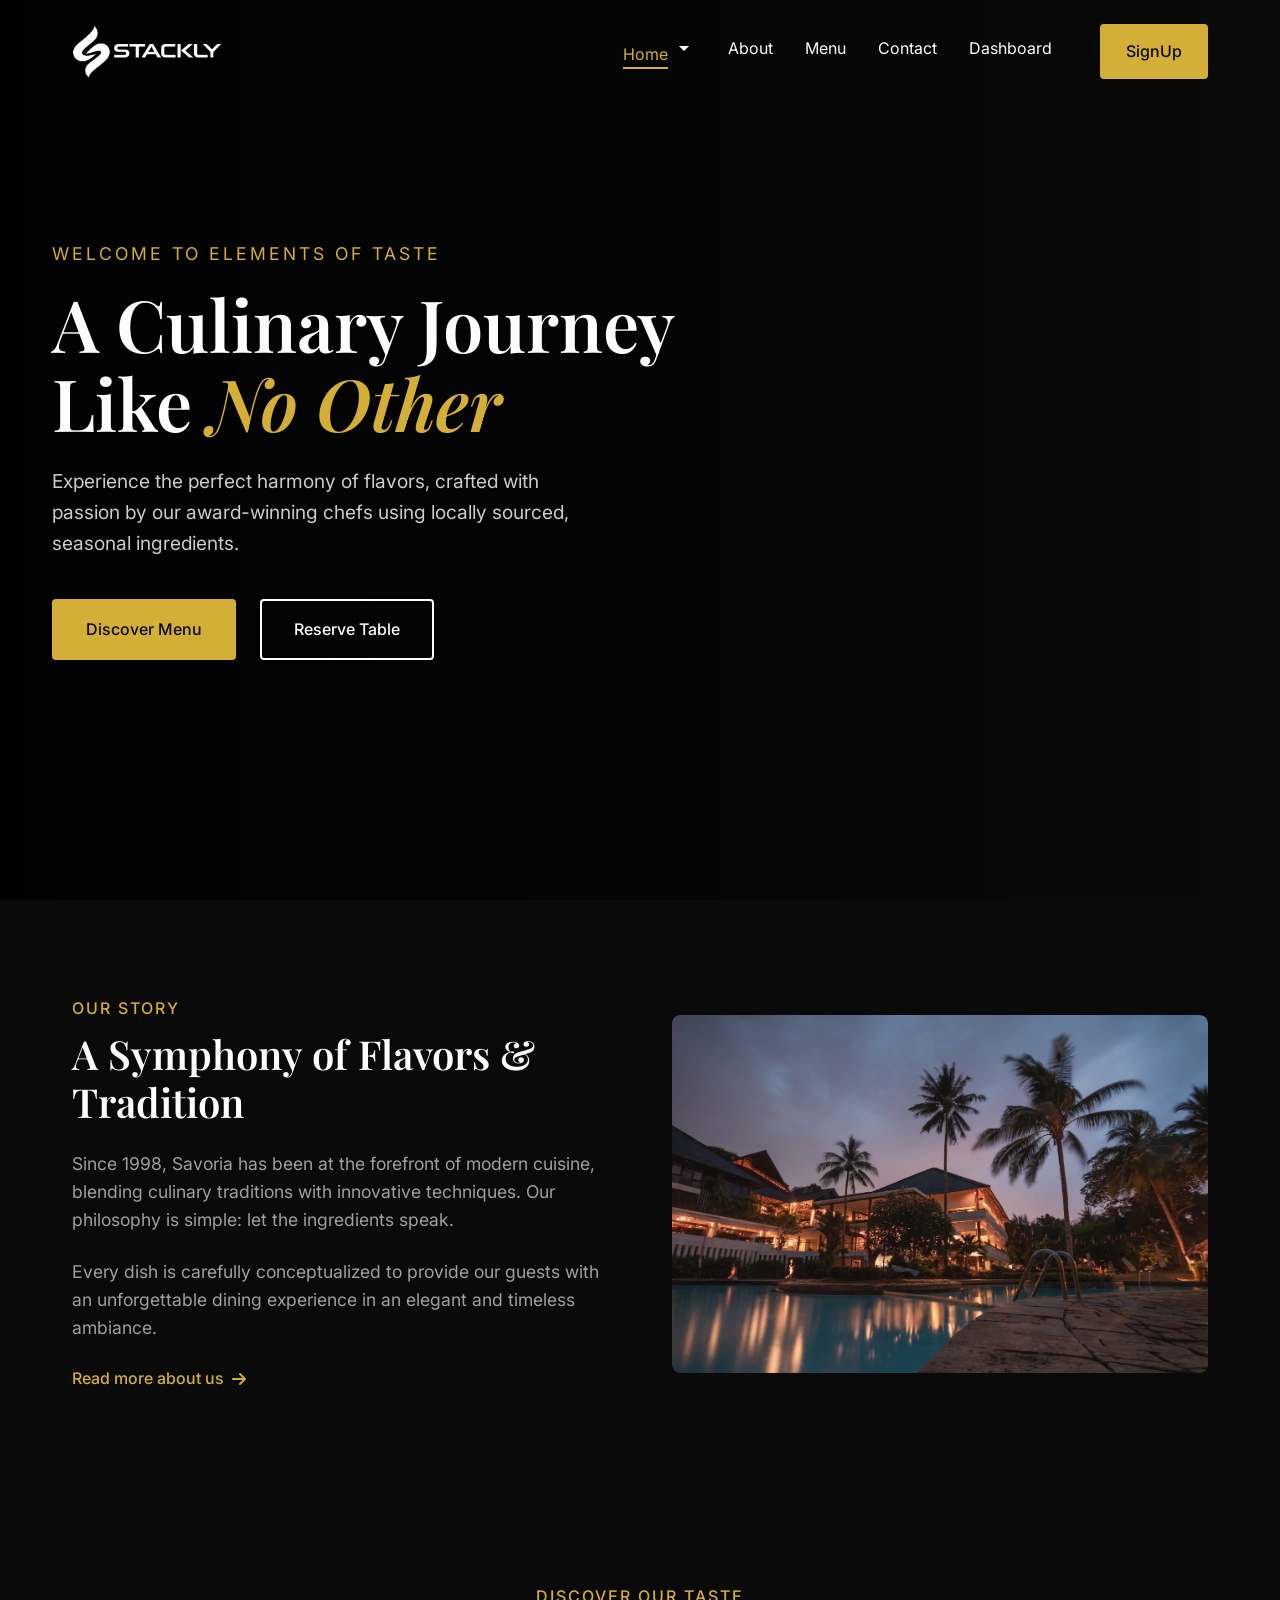
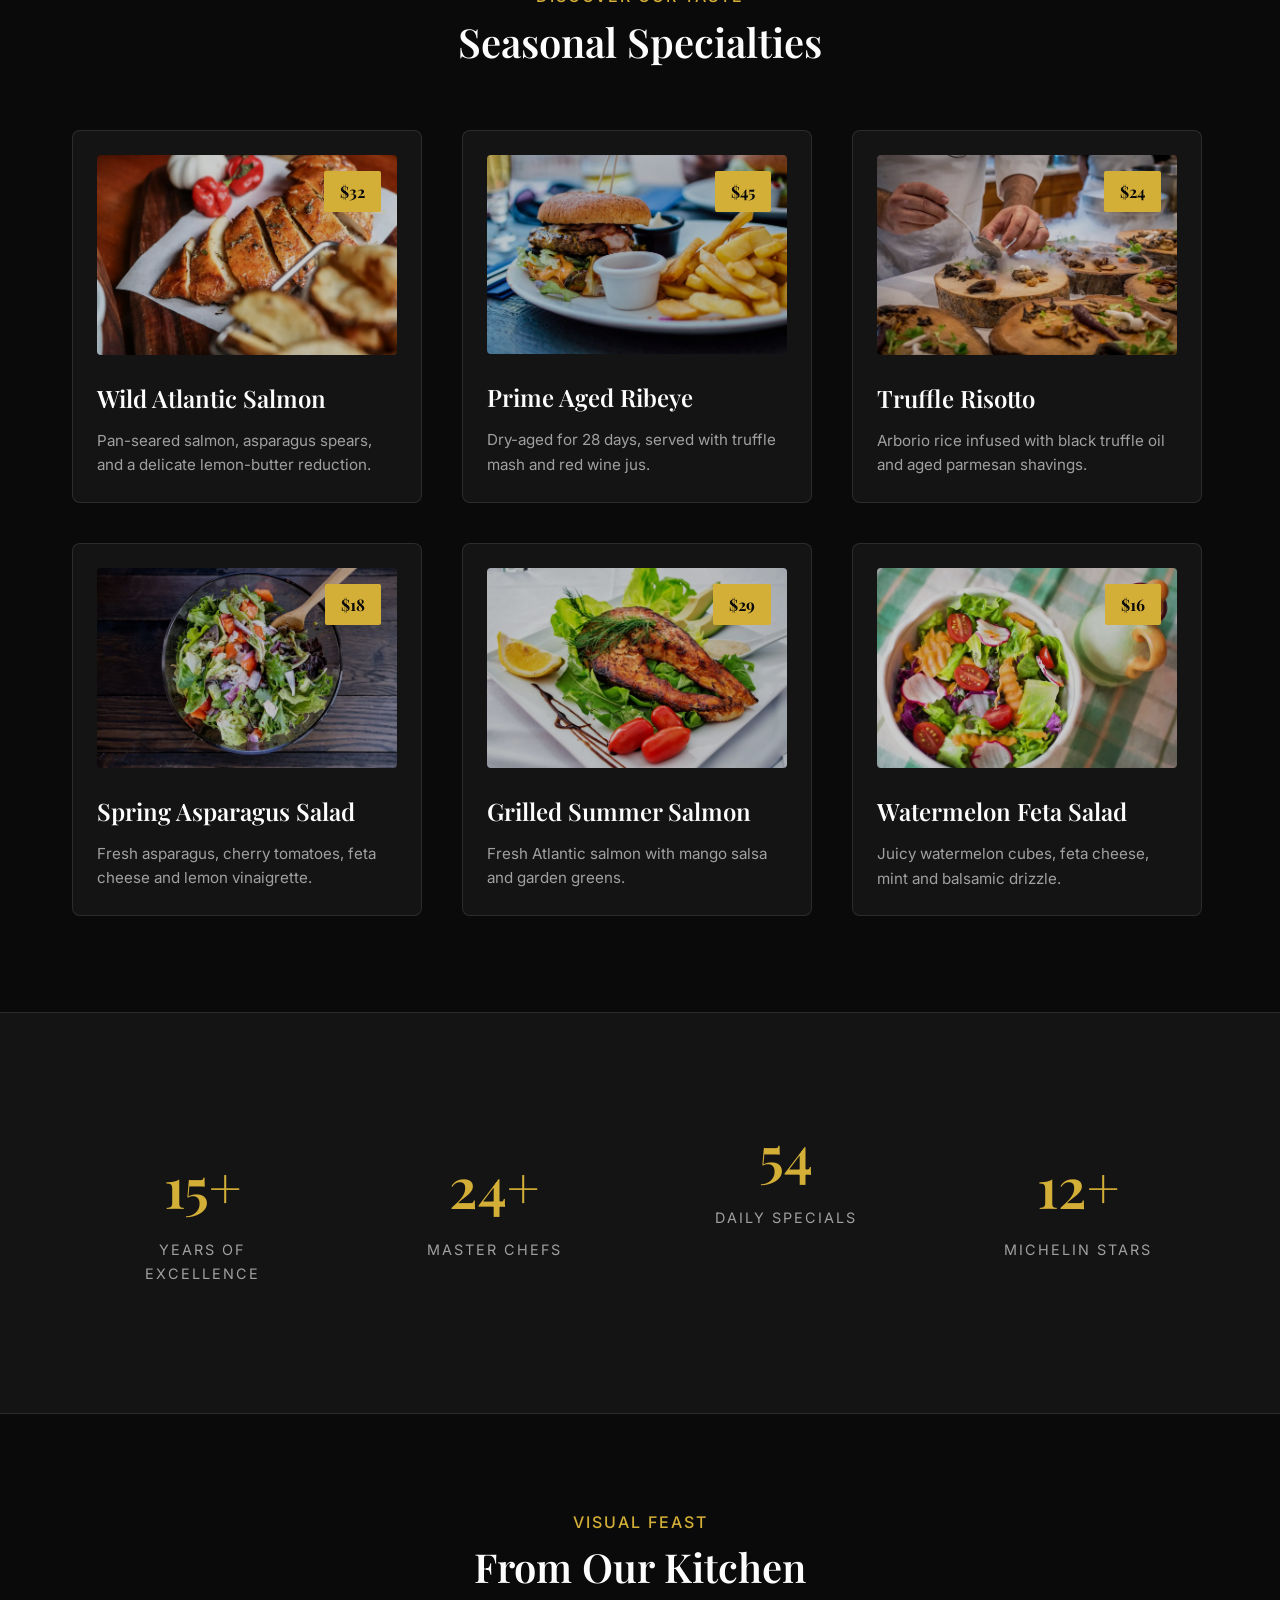
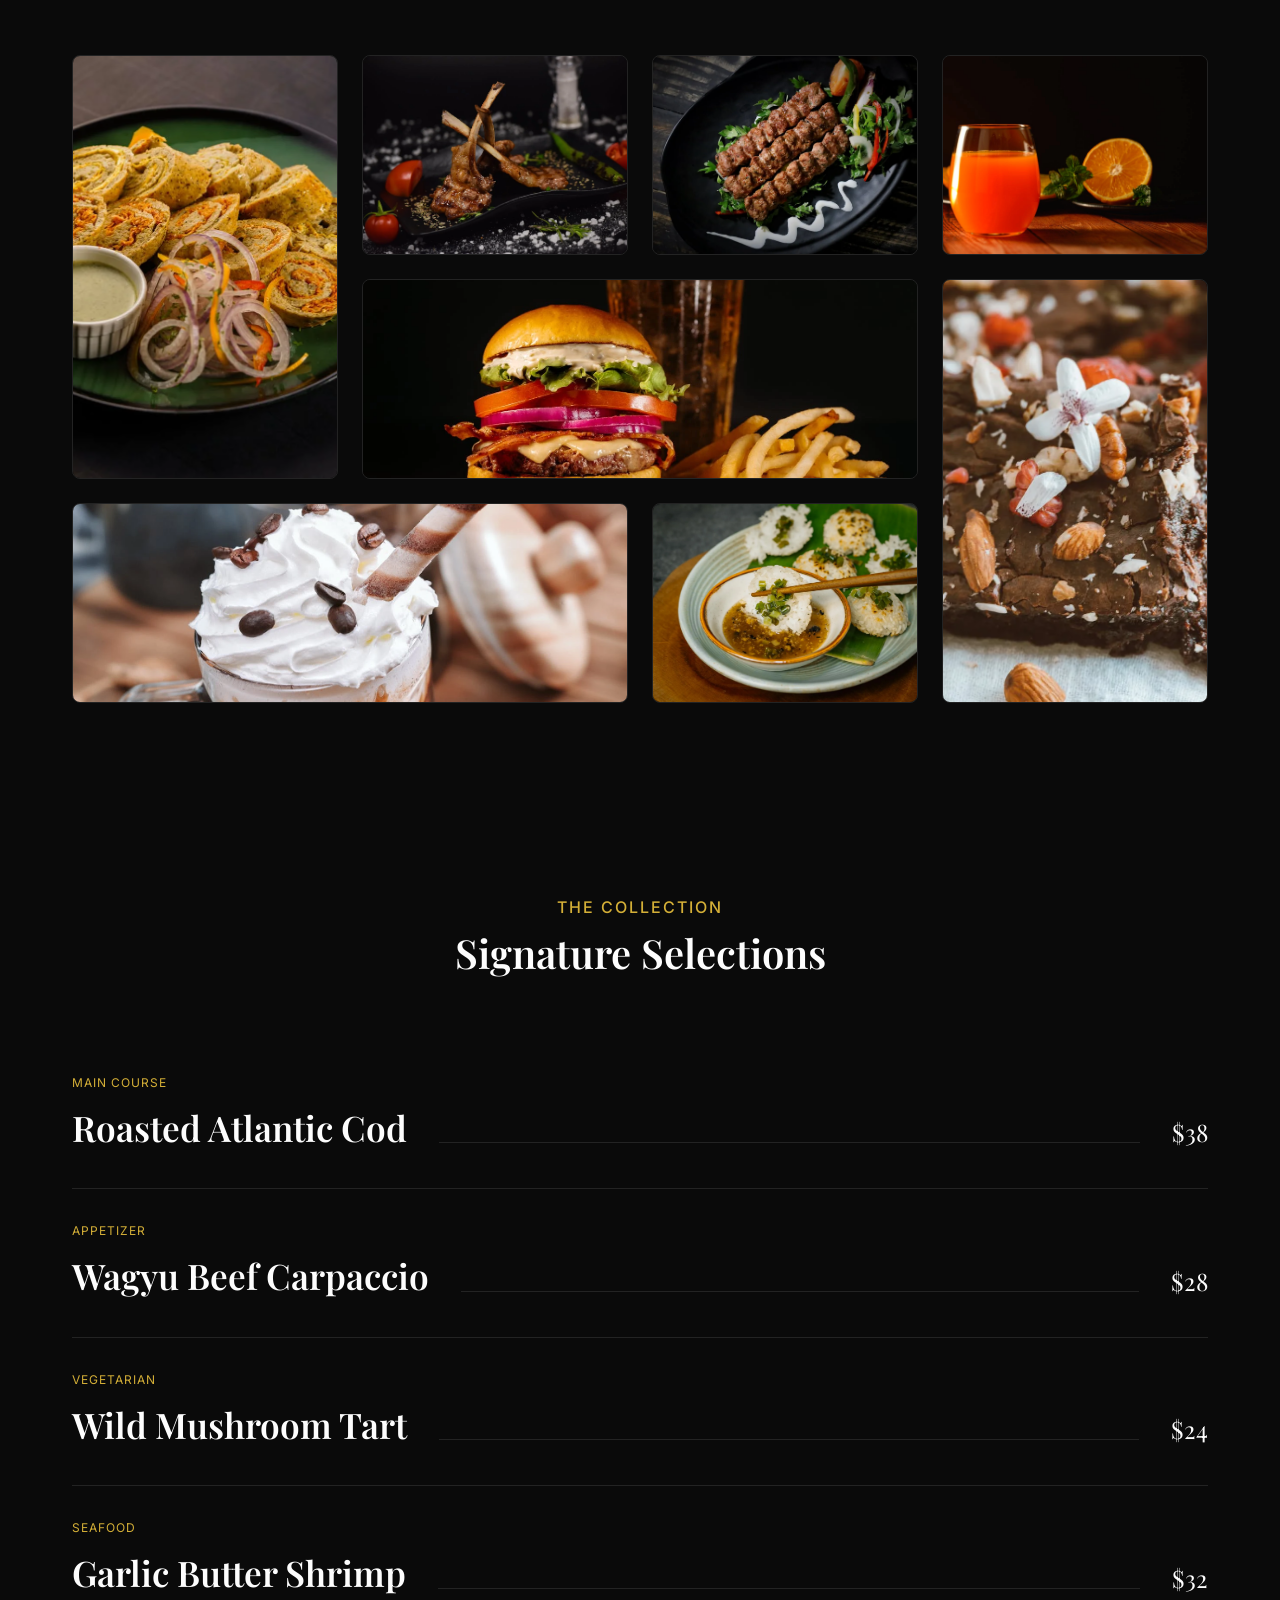
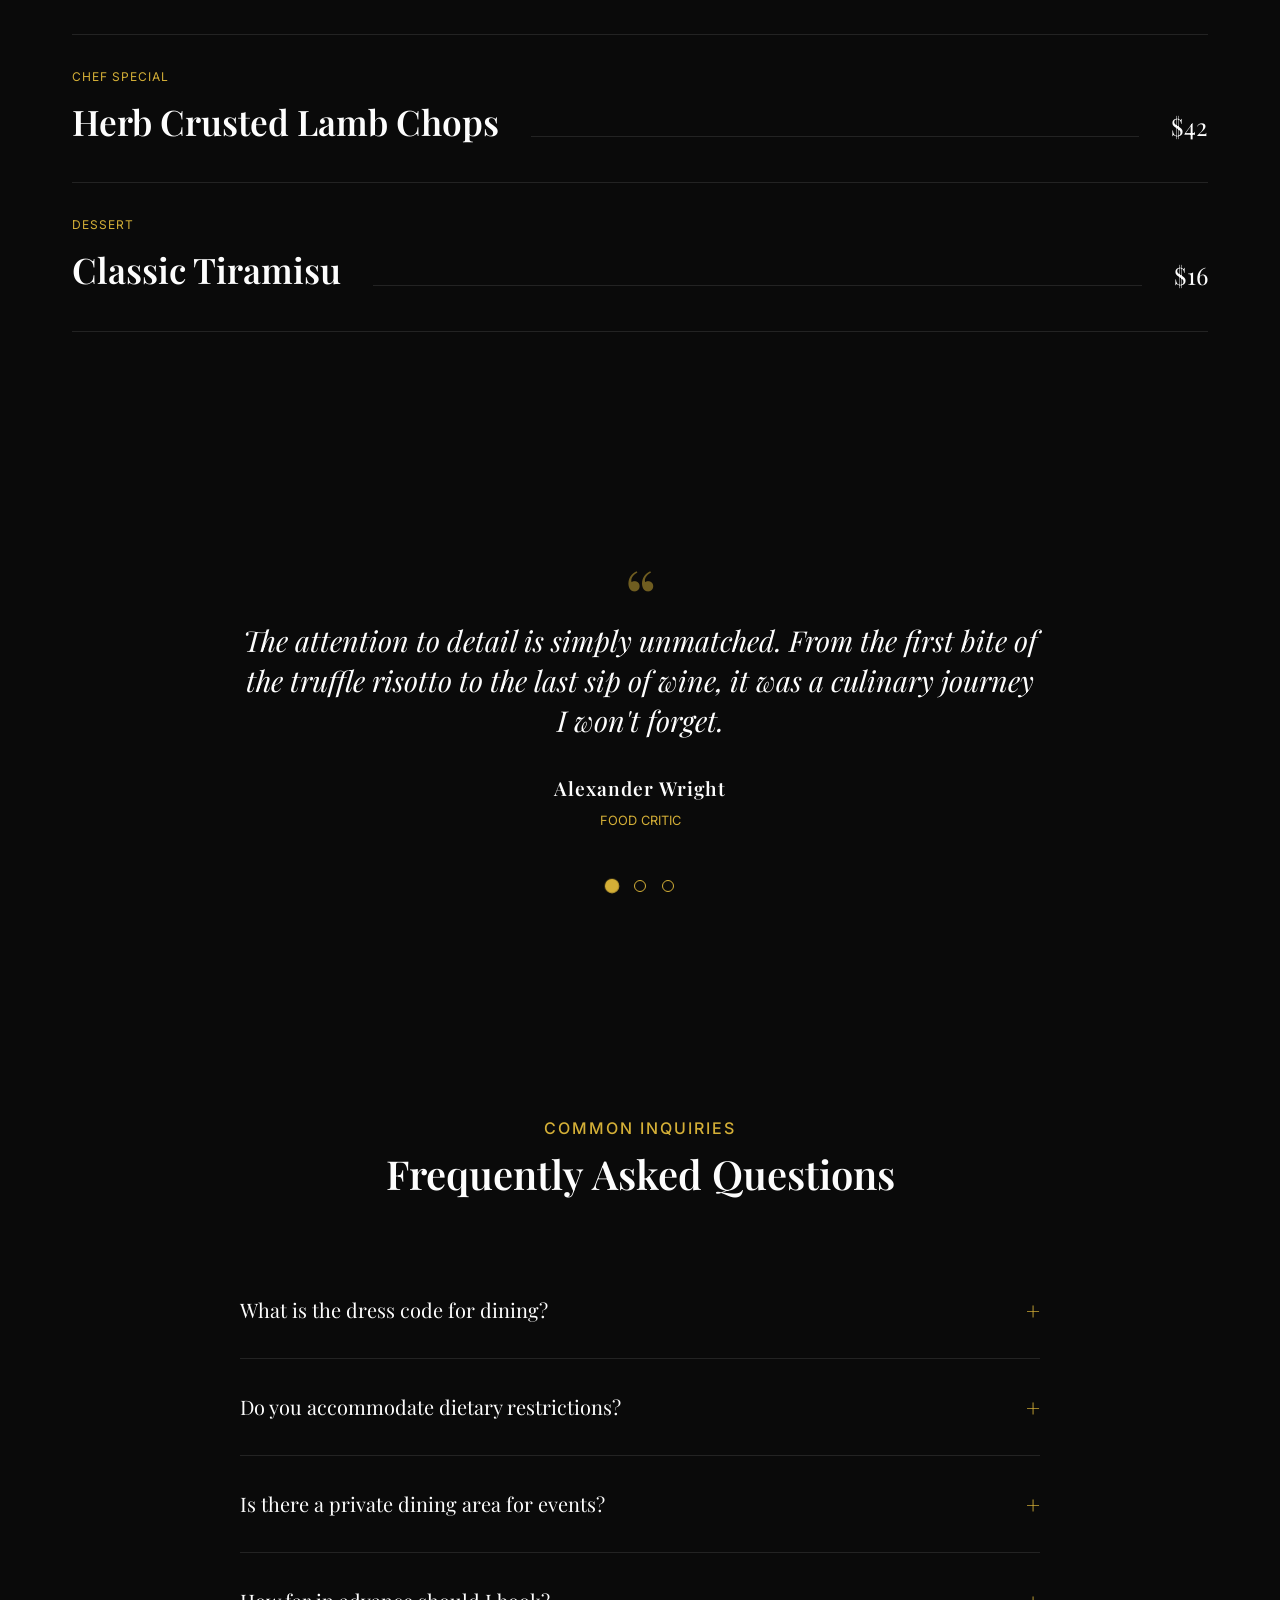
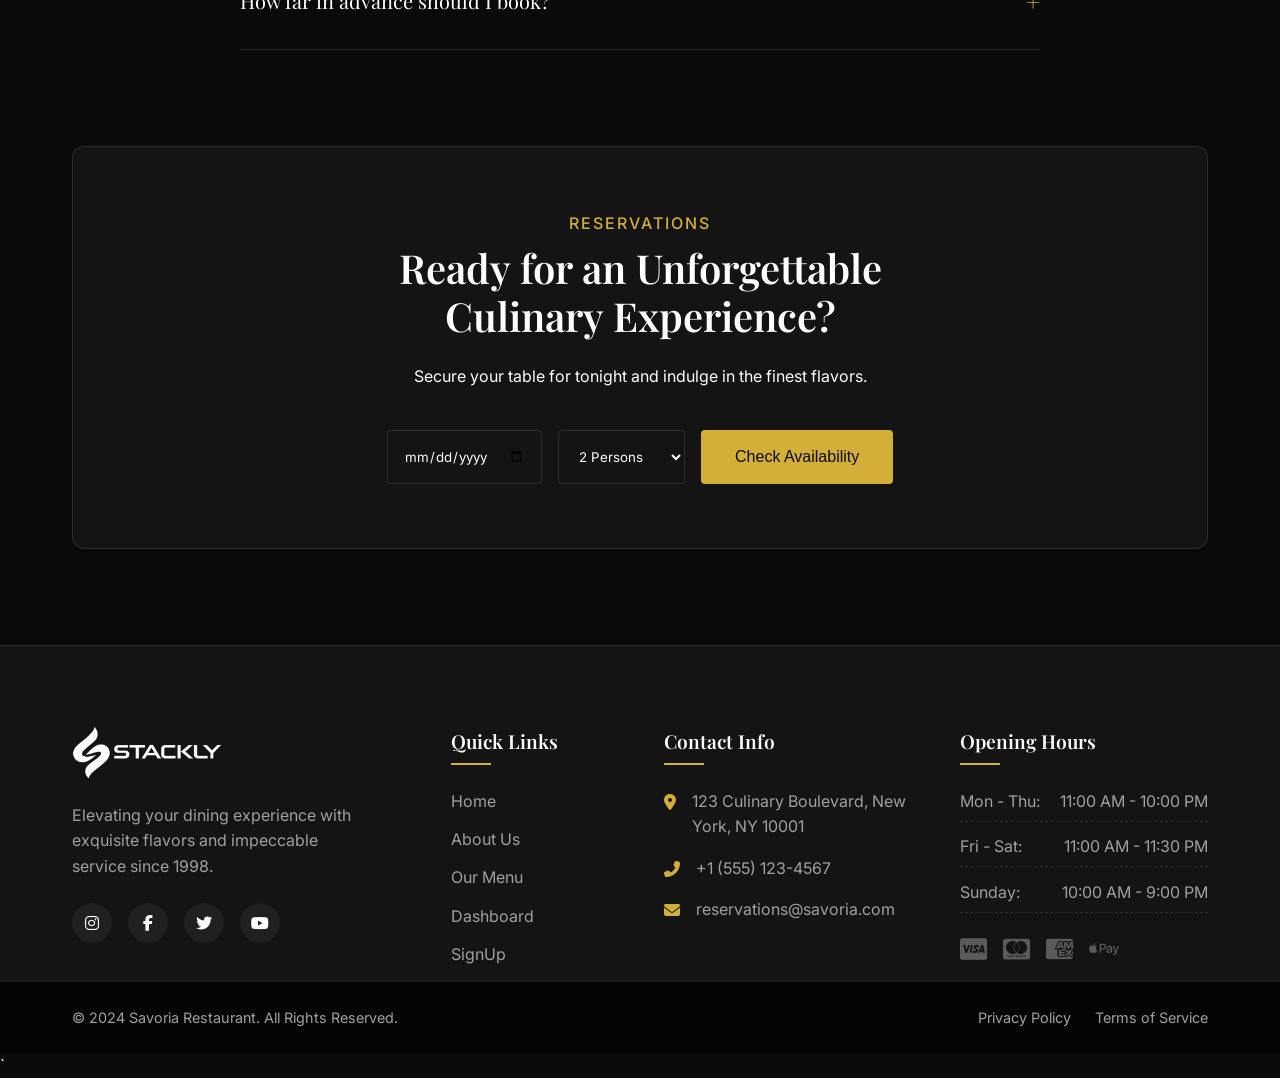
==== commit dd627134: "Add files via upload" ====
--- a/index.html
+++ b/index.html
@@ -21,6 +21,7 @@
 
     <!-- FontAwesome for icons -->
     <link rel="stylesheet" href="https://cdnjs.cloudflare.com/ajax/libs/font-awesome/6.4.0/css/all.min.css">
+    <link href="https://fonts.googleapis.com/icon?family=Material+Icons" rel="stylesheet">
 
 </head>
 
@@ -32,7 +33,15 @@
 
             <nav class="navbar" id="navbar">
                 <ul class="nav-list">
-                    <li><a href="index.html" class="nav-link active">Home</a></li>
+                    <li class="dropdown">
+                        <div>
+                            <a href="index.html" class="nav-link active">Home</a>
+                             <span class="material-icons dorpdown-arrow">arrow_drop_down</span>
+                        </div>
+                        <ul class="dropdown-menu">
+                            <li><a href="./home2/index.html">Home Style 2</a></li>
+                        </ul>
+                    </li>
                     <li><a href="about.html" class="nav-link">About</a></li>
                     <li><a href="menu.html" class="nav-link">Menu</a></li>
                     <li><a href="contact.html" class="nav-link">Contact</a></li>
@@ -72,7 +81,6 @@
 
 
 
-        <!-- Brief About Section (to show scroll) -->
         <section class="about section" id="about">
             <div class="container about-container">
                 <div class="about-text">
@@ -86,8 +94,7 @@
                 </div>
                 <div class="about-image">
                     <div class="image-wrapper">
-                        <img src="https://images.unsplash.com/photo-1550966871-3ed3cdb5ed0c?ixlib=rb-4.0.3&auto=format&fit=crop&w=800&q=80"
-                            alt="Chef preparing dish" />
+                        <img src="Assets/restaurent.webp" alt="Chef preparing dish" />
                     </div>
                 </div>
             </div>
@@ -109,8 +116,7 @@
                 <div class="menu-grid">
                     <div class="menu-card">
                         <div class="menu-img-box">
-                            <img src="https://images.unsplash.com/photo-1546069901-ba9599a7e63c?auto=format&fit=crop&q=80&w=600"
-                                alt="Dish Name">
+                            <img src="Assets/salmon 1.webp" alt="Dish Name">
                             <span class="price">$32</span>
                         </div>
                         <div class="menu-info">
@@ -121,8 +127,7 @@
 
                     <div class="menu-card">
                         <div class="menu-img-box">
-                            <img src="https://images.unsplash.com/photo-1544025162-d76694265947?auto=format&fit=crop&q=80&w=600"
-                                alt="Dish Name">
+                            <img src="Assets/ribeye.webp" alt="Dish Name">
                             <span class="price">$45</span>
                         </div>
                         <div class="menu-info">
@@ -133,8 +138,7 @@
 
                     <div class="menu-card">
                         <div class="menu-img-box">
-                            <img src="https://images.unsplash.com/photo-1559339352-11d035aa65de?auto=format&fit=crop&q=80&w=600"
-                                alt="Dish Name">
+                            <img src="Assets/risotto.webp" alt="Dish Name">
                             <span class="price">$24</span>
                         </div>
                         <div class="menu-info">
@@ -145,7 +149,7 @@
 
                     <div class="menu-card">
                         <div class="menu-img-box">
-                            <img src="" alt="Spring Asparagus Salad">
+                            <img src="Assets/salad 1.webp" alt="Spring Asparagus Salad">
                             <span class="price">$18</span>
                         </div>
                         <div class="menu-info">
@@ -156,8 +160,7 @@
 
                     <div class="menu-card">
                         <div class="menu-img-box">
-                            <img src="https://images.unsplash.com/photo-1550317138-10000687a72b?auto=format&fit=crop&q=80&w=600"
-                                alt="Grilled Salmon">
+                            <img src="Assets/salmon 2.webp" alt="Grilled Salmon">
                             <span class="price">$29</span>
                         </div>
                         <div class="menu-info">
@@ -168,8 +171,7 @@
 
                     <div class="menu-card">
                         <div class="menu-img-box">
-                            <img src="https://images.unsplash.com/photo-1504674900247-0877df9cc836?auto=format&fit=crop&q=80&w=600"
-                                alt="Watermelon Feta Salad">
+                            <img src="Assets/salad 2.webp" alt="Watermelon Feta Salad">
                             <span class="price">$16</span>
                         </div>
                         <div class="menu-info">
@@ -224,42 +226,34 @@
 
                 <div class="gallery-grid">
                     <div class="gallery-item tall reveal-up">
-                        <img src="https://images.unsplash.com/photo-1606787366850-de6330128bfc?auto=format&fit=crop&q=80&w=800"
-                            alt="Plating">
+                        <img src="Assets/gallery 7.webp" alt="Plating">
                     </div>
 
                     <div class="gallery-item reveal-up">
-                        <img src="https://images.unsplash.com/photo-1504674900247-0877df9cc836?auto=format&fit=crop&q=80&w=800"
-                            alt="Steak">
-                    </div>ṭ
+                        <img src="Assets/gallery 1.webp" alt="Steak">
+                    </div>
 
                     <div class="gallery-item reveal-up">
-                        <img src="https://images.unsplash.com/photo-1476514525535-07fb3b4ae5f1?auto=format&fit=crop&q=80&w=800"
-                            alt="Sea Food">
+                        <img src="Assets/gallery 2.webp" alt="Sea Food">
                     </div>
 
                     <div class="gallery-item reveal-up">
-                        <img src="https://images.unsplash.com/photo-1476514525535-07fb3b4ae5f1?auto=format&fit=crop&q=80&w=800"
-                            alt="Sea Food">
+                        <img src="Assets/gallery 3.webp" alt="Sea Food">
                     </div>
 
                     <div class="gallery-item wide reveal-up">
-                        <img src="https://images.unsplash.com/photo-1551218808-94e220e084d2?auto=format&fit=crop&q=80&w=1200"
-                            alt="Ambiance">
+                        <img src="Assets/gallery 4.webp" alt="Ambiance">
                     </div>
 
                     <div class="gallery-item tall reveal-up">
-                        <img src="https://images.unsplash.com/photo-1606787366850-de6330128bfc?auto=format&fit=crop&q=80&w=800"
-                            alt="Plating">
+                        <img src="Assets/gallery 5.webp" alt="Plating">
                     </div>
                     <div class="gallery-item wide reveal-up">
-                        <img src="https://images.unsplash.com/photo-1476514525535-07fb3b4ae5f1?auto=format&fit=crop&q=80&w=800"
-                            alt="Sea Food">
+                        <img src="Assets/gallery 6.webp" alt="Sea Food">
                     </div>
 
                     <div class="gallery-item reveal-up">
-                        <img src="https://images.unsplash.com/photo-1476514525535-07fb3b4ae5f1?auto=format&fit=crop&q=80&w=800"
-                            alt="Sea Food">
+                        <img src="Assets/gallery 8.webp" alt="Sea Food">
                     </div>
                 </div>
             </div>
@@ -280,8 +274,7 @@
                 </div>
 
                 <div class="interactive-menu">
-                    <div class="menu-list-item"
-                        data-img="https://images.unsplash.com/photo-1546069901-ba9599a7e63c?auto=format&fit=crop&q=80&w=400">
+                    <div class="menu-list-item" data-img="Assets/c seafood.webp">
                         <div class="item-details">
                             <span class="item-cat">Main Course</span>
                             <h3 class="item-name">Roasted Atlantic Cod</h3>
@@ -290,8 +283,7 @@
                         <div class="item-price">$38</div>
                     </div>
 
-                    <div class="menu-list-item"
-                        data-img="https://images.unsplash.com/photo-1551218808-94e220e084d2?auto=format&fit=crop&q=80&w=400">
+                    <div class="menu-list-item" data-img="Assets/c beef.webp">
                         <div class="item-details">
                             <span class="item-cat">Appetizer</span>
                             <h3 class="item-name">Wagyu Beef Carpaccio</h3>
@@ -300,8 +292,7 @@
                         <div class="item-price">$28</div>
                     </div>
 
-                    <div class="menu-list-item"
-                        data-img="https://images.unsplash.com/photo-1559339352-11d035aa65de?auto=format&fit=crop&q=80&w=400">
+                    <div class="menu-list-item" data-img="Assets/c mushroom.webp">
                         <div class="item-details">
                             <span class="item-cat">Vegetarian</span>
                             <h3 class="item-name">Wild Mushroom Tart</h3>
@@ -311,8 +302,7 @@
                     </div>
                 </div>
 
-                <div class="menu-list-item"
-                    data-img="https://images.unsplash.com/photo-1553621042-f6e147245754?auto=format&fit=crop&q=80&w=400">
+                <div class="menu-list-item" data-img="Assets/c butter.webp">
                     <div class="item-details">
                         <span class="item-cat">Seafood</span>
                         <h3 class="item-name">Garlic Butter Shrimp</h3>
@@ -321,8 +311,7 @@
                     <div class="item-price">$32</div>
                 </div>
 
-                <div class="menu-list-item"
-                    data-img="https://images.unsplash.com/photo-1600891963935-1a7e6b8c9d9c?auto=format&fit=crop&q=80&w=400">
+                <div class="menu-list-item" data-img="Assets/c chops.webp">
                     <div class="item-details">
                         <span class="item-cat">Chef Special</span>
                         <h3 class="item-name">Herb Crusted Lamb Chops</h3>
@@ -331,8 +320,7 @@
                     <div class="item-price">$42</div>
                 </div>
 
-                <div class="menu-list-item"
-                    data-img="https://images.unsplash.com/photo-1548946526-f69e2424cf45?auto=format&fit=crop&q=80&w=400">
+                <div class="menu-list-item" data-img="Assets/c desert.webp">
                     <div class="item-details">
                         <span class="item-cat">Dessert</span>
                         <h3 class="item-name">Classic Tiramisu</h3>
@@ -461,9 +449,9 @@
                 <span class="section-subtitle">Reservations</span>
                 <h2 class="section-title">Ready for an Unforgettable <br> Culinary Experience?</h2>
                 <p>Secure your table for tonight and indulge in the finest flavors.</p>
-                <form class="res-form">
-                    <input type="date" class="form-input">
-                    <select class="form-input">
+                <form class="res-form" action="./404.html" method="GET">
+                    <input type="date" class="form-input" required>
+                    <select class="form-input" required>
                         <option>2 Persons</option>
                         <option>4 Persons</option>
                         <option>6+ Persons</option>
@@ -591,6 +579,22 @@
         });
 
 
+        // dropdown js
+
+        document.addEventListener("DOMContentLoaded", function () {
+
+            const arrow = document.querySelector(".dropdown-arrow");
+            const dropdown = document.querySelector(".dropdown");
+
+            arrow.addEventListener("click", function (e) {
+                e.preventDefault();
+                e.stopPropagation();
+                dropdown.classList.toggle("show");
+            });
+
+        });
+
+
 
 
         // gallery js 
--- a/style.css
+++ b/style.css
@@ -1,19 +1,46 @@
-
-
-
-
-
-
-
-
-
- /* Hero Section */
+ .dropdown{
+    position: relative;
+}
+
+.home-link {
+    display: flex;
+    align-items: center;
+    gap: 5px;
+}
+
+.dropdown-arrow {
+    cursor: pointer;
+    font-size: 12px;
+}
+
+.dropdown-menu{
+    position: absolute;
+    top: 100%;
+    left: 0;
+    background-color: white;
+    list-style: none;
+     min-width: 180px;
+    display: none;
+}
+
+.dropdown-menu li a{
+    display: block;
+    padding: 10px 20px;
+    text-decoration: none;
+    color: black;
+}
+
+.dropdown:hover .dropdown-menu{
+    display: block;
+}
+
+
  .hero {
      position: relative;
      height: 100vh;
      min-height: 600px;
      display: flex;
-     align-items: center;
+      align-items: center;
      background-size: cover;
      background-position: center;
      background-attachment: fixed;
@@ -46,6 +73,12 @@
      width: 100%;
      height: 100%;
      background: linear-gradient(to right, rgba(0, 0, 0, 0.9) 0%, rgba(0, 0, 0, 0.5) 50%, rgba(0, 0, 0, 0.1) 100%);
+ }
+
+ .hero .container{
+    max-width: 1200px;
+    margin: 20px;
+
  }
 
  .hero-content {
@@ -413,8 +446,7 @@
      margin-bottom: 0.3rem;
  }
 
- /* Hover Effects */
- .menu-list-item:hover .item-name {
+  .menu-list-item:hover .item-name {
      color: var(--primary-color);
      transform: translateX(10px);
  }
@@ -424,8 +456,7 @@
      opacity: 0.5;
  }
 
- /* Floating Reveal Element */
- .hover-reveal {
+  .hover-reveal {
      position: fixed;
      width: 250px;
      height: 320px;
@@ -644,14 +675,7 @@
 
 
 
- /* .booking {
-    padding: 8rem 0 2rem;
-    background: linear-gradient(rgba(10, 10, 10, 0.9), rgba(10, 10, 10, 0.9)), 
-                url('./Assets/hero\ 1.webp');
-    background-size: cover;
-    background-position: center;
-    background-attachment: fixed;
-} */
+ 
 
  .reservation-box {
      background: var(--surface-color);
@@ -670,13 +694,14 @@
  }
 
  .form-input {
-     background: transparent;
+     background: var(--surface-color);
      border: 1px solid var(--border-color);
      padding: 1rem;
      color: var(--text-main);
      border-radius: 4px;
      font-family: var(--font-body);
      outline: none;
+
  }
 
  .form-input:focus {
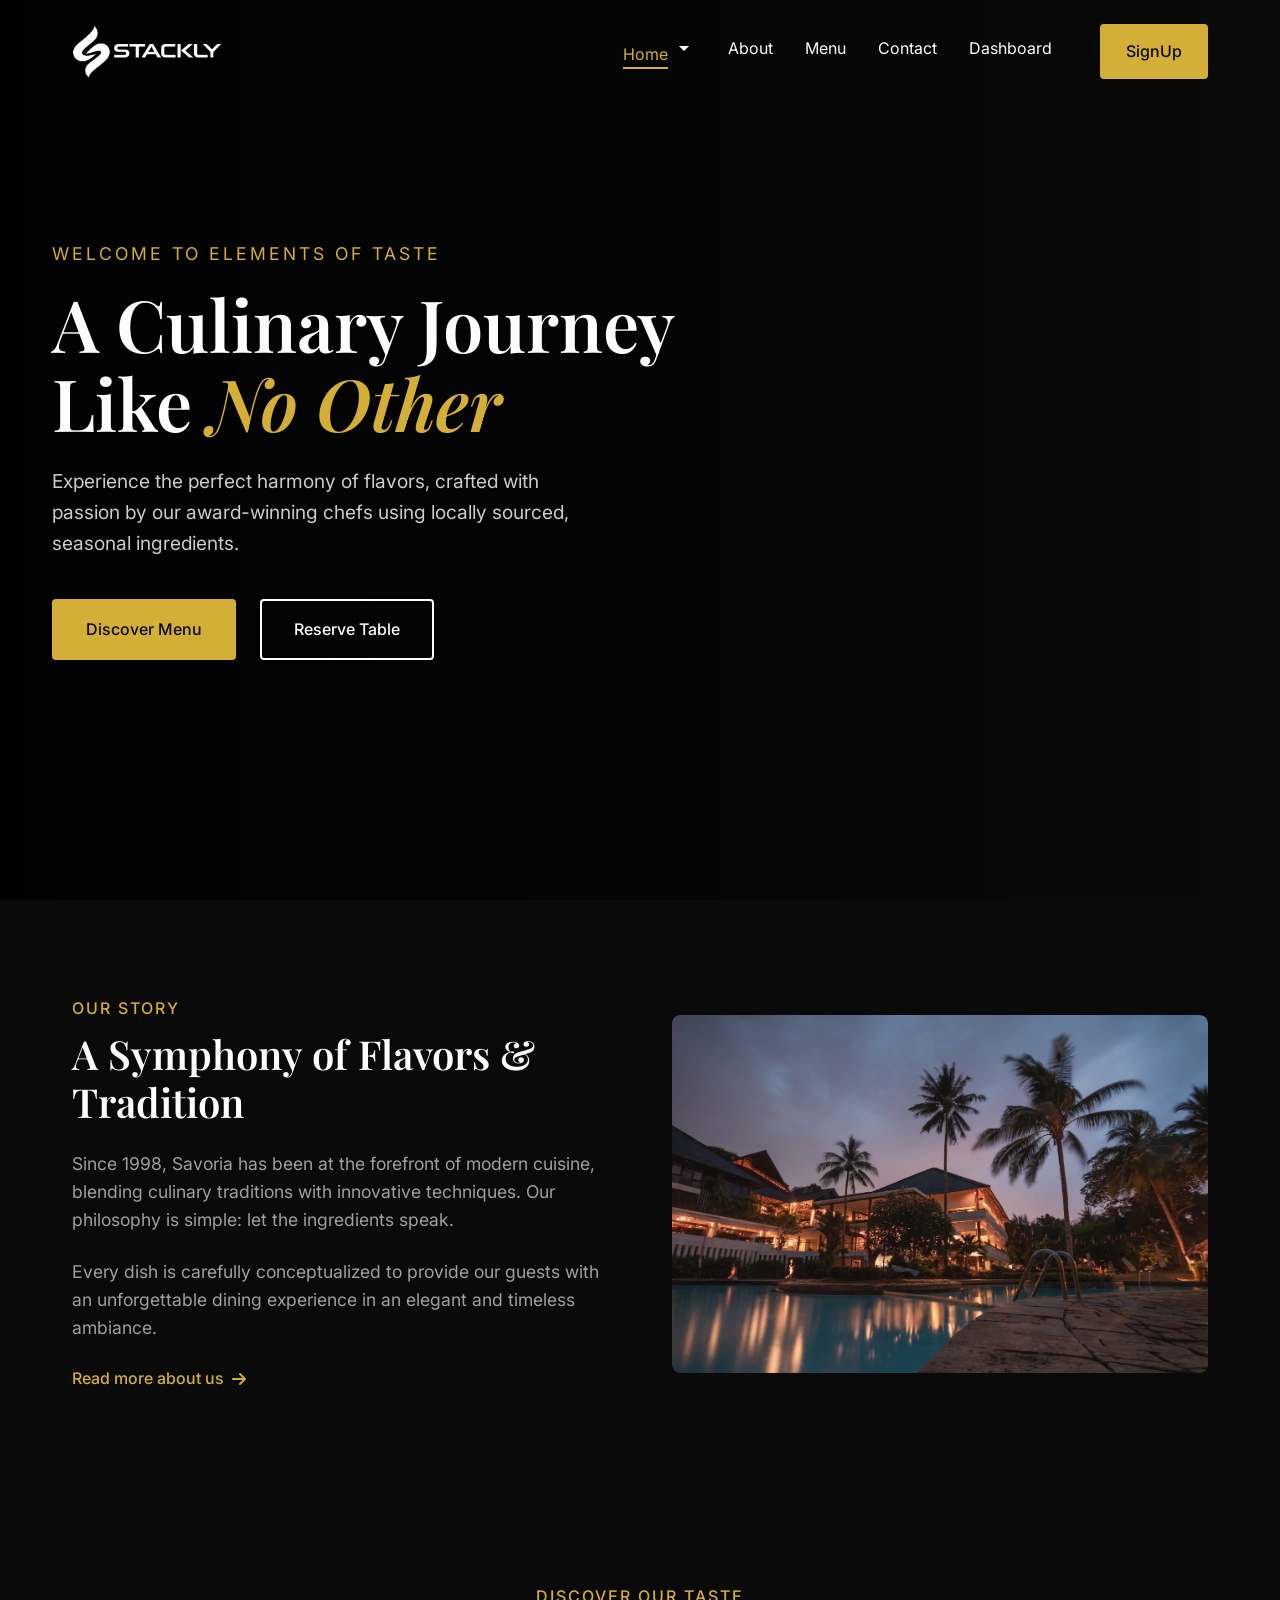
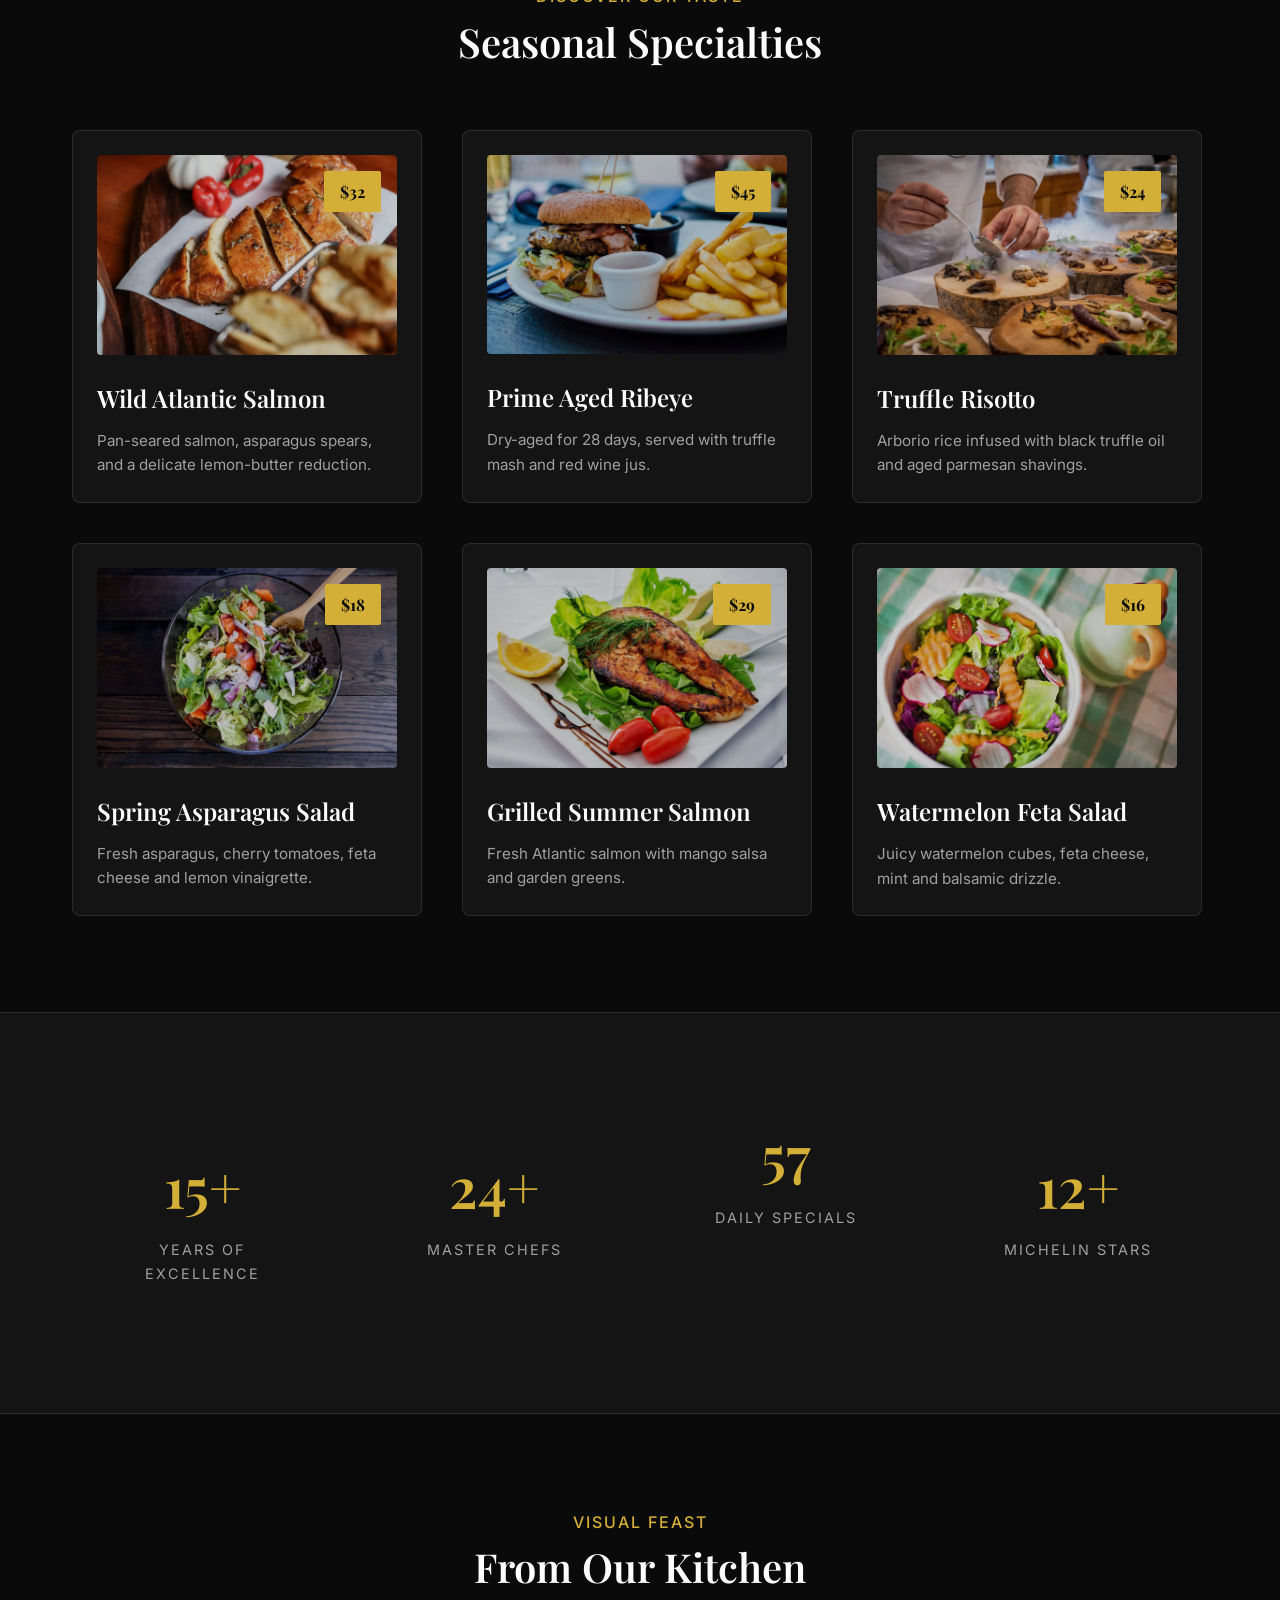
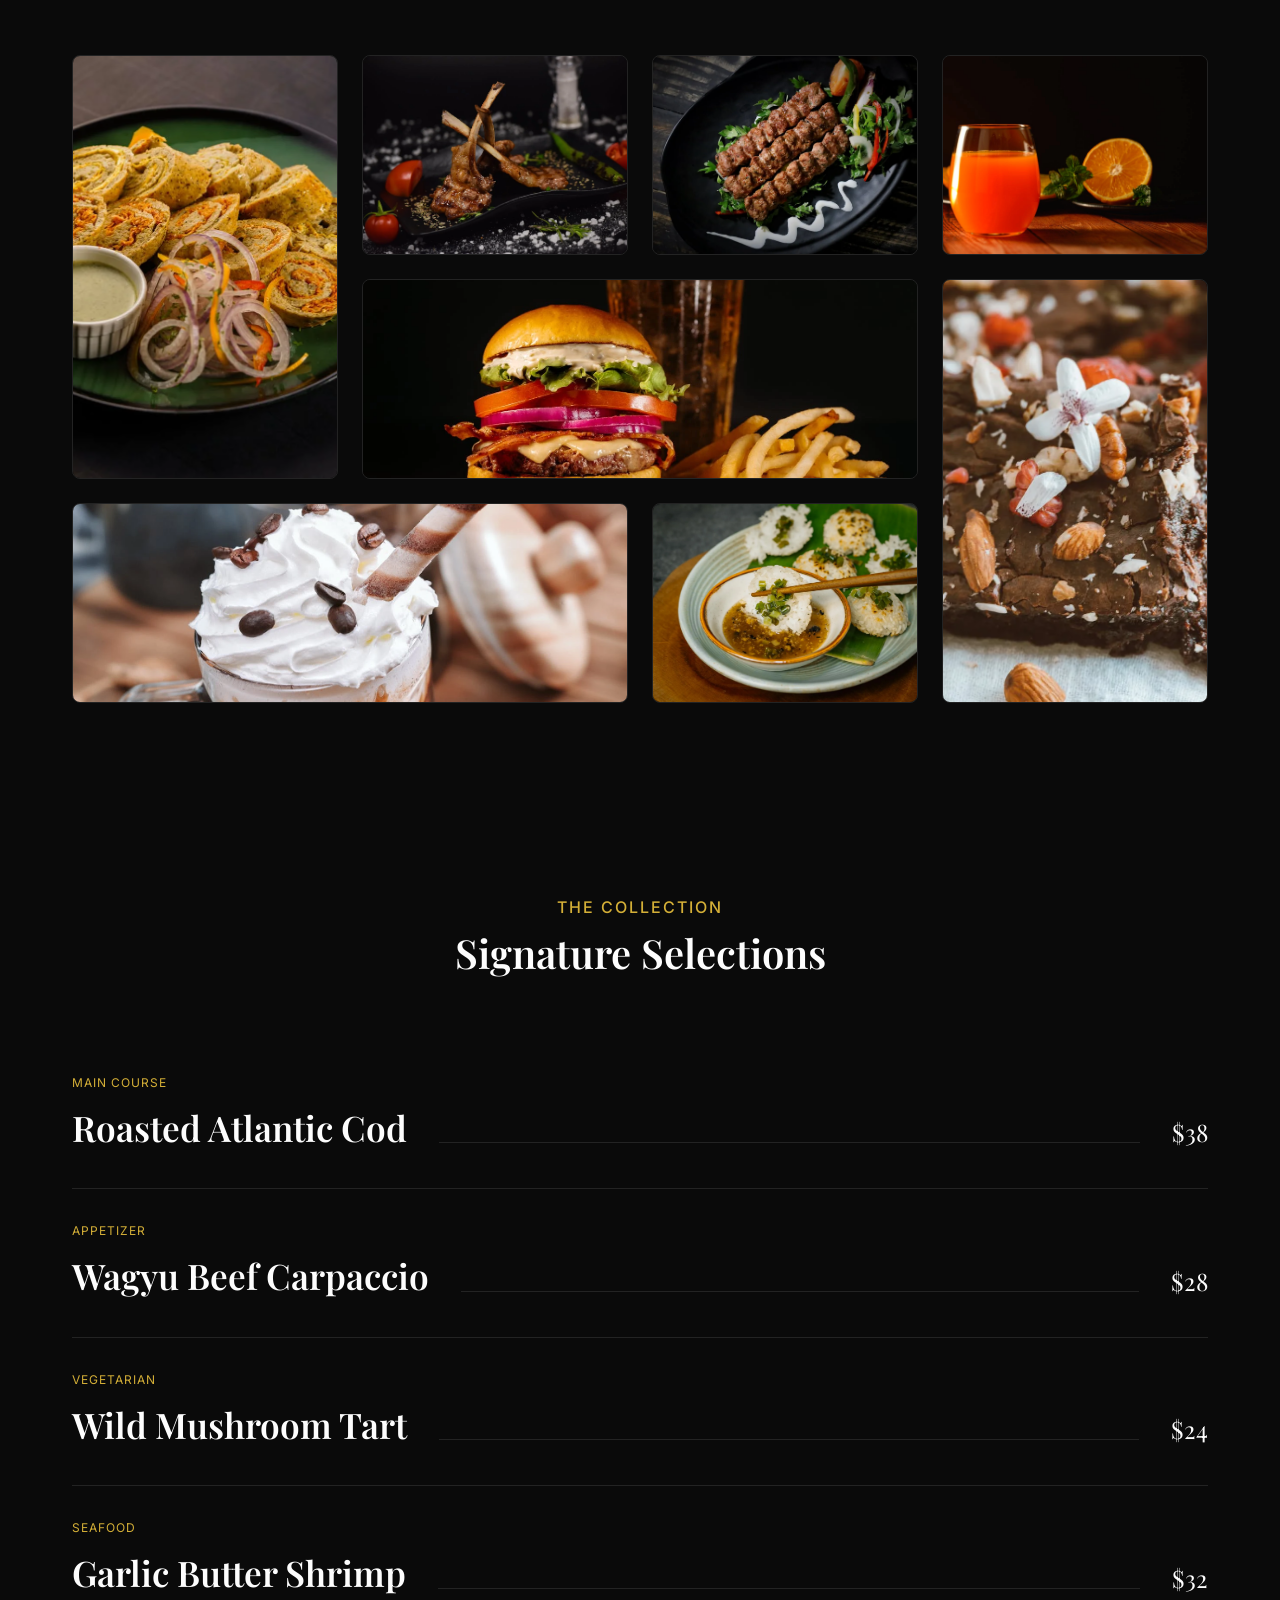
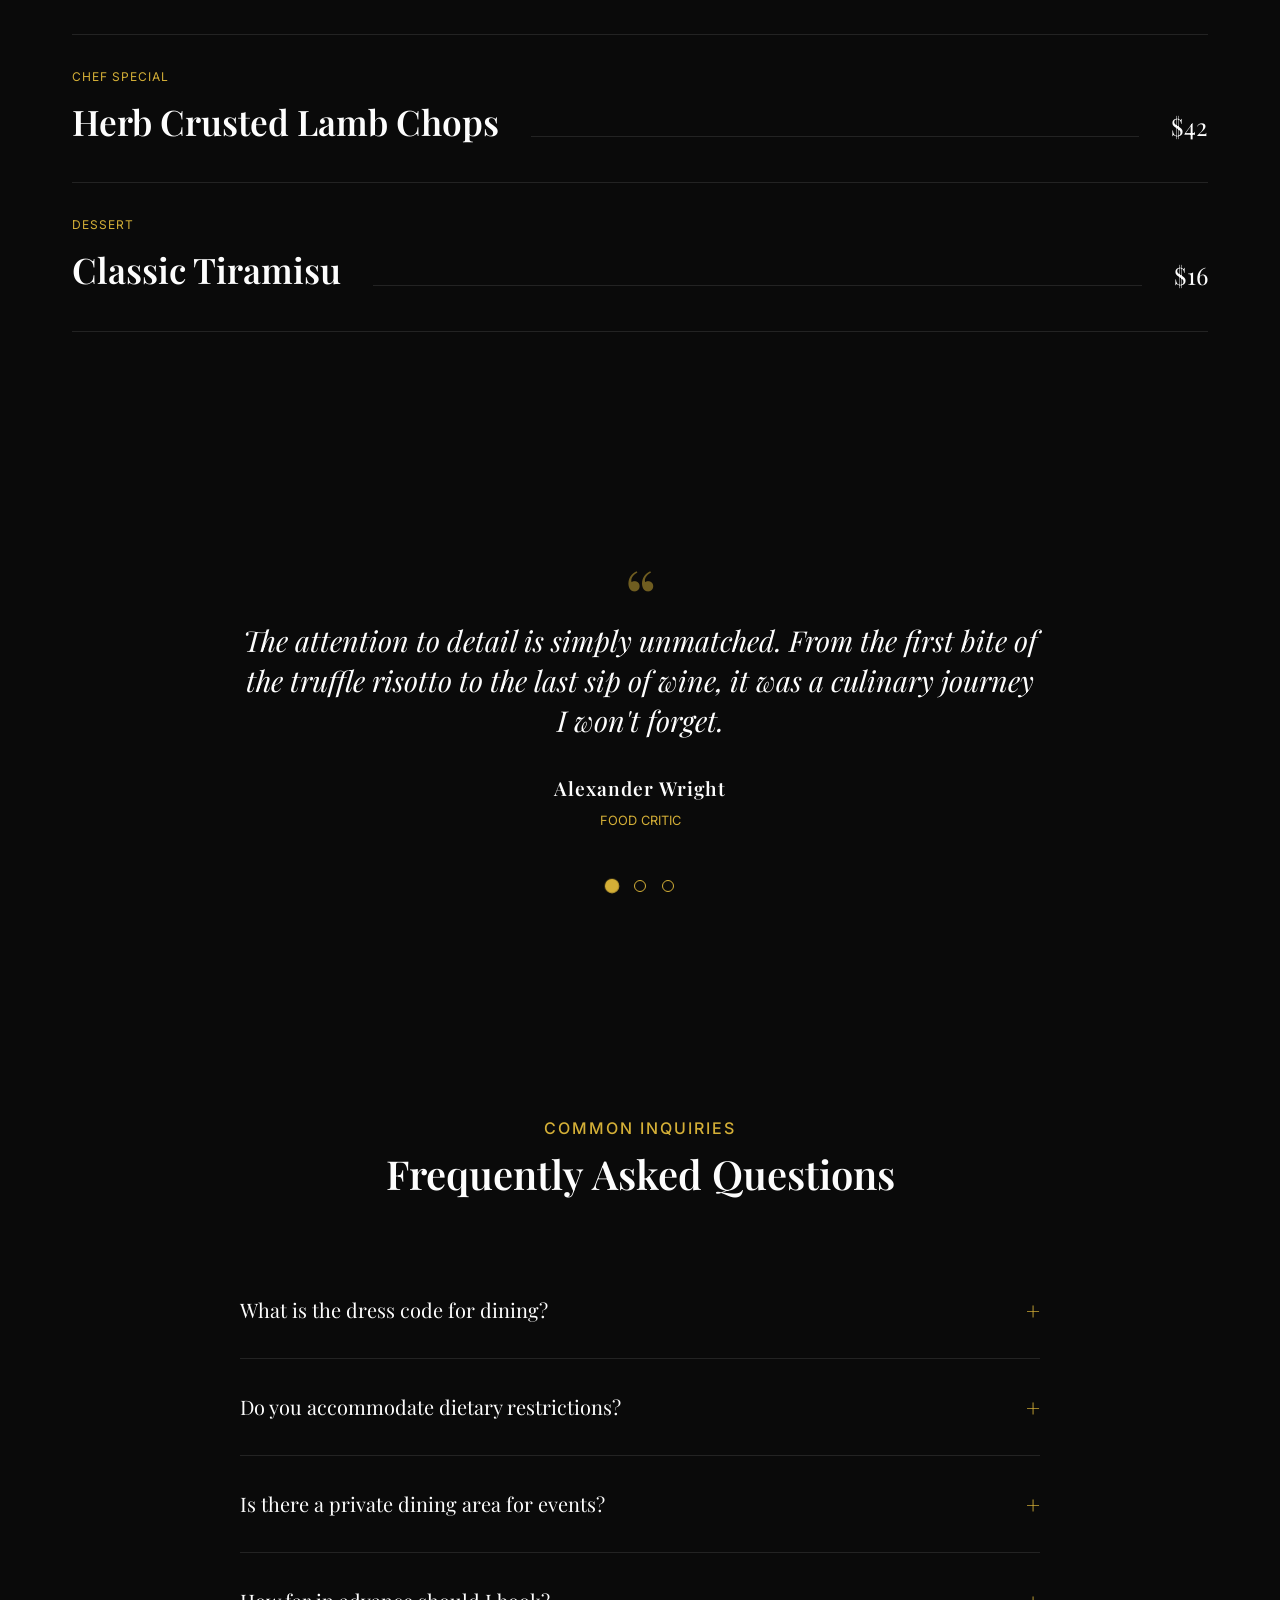
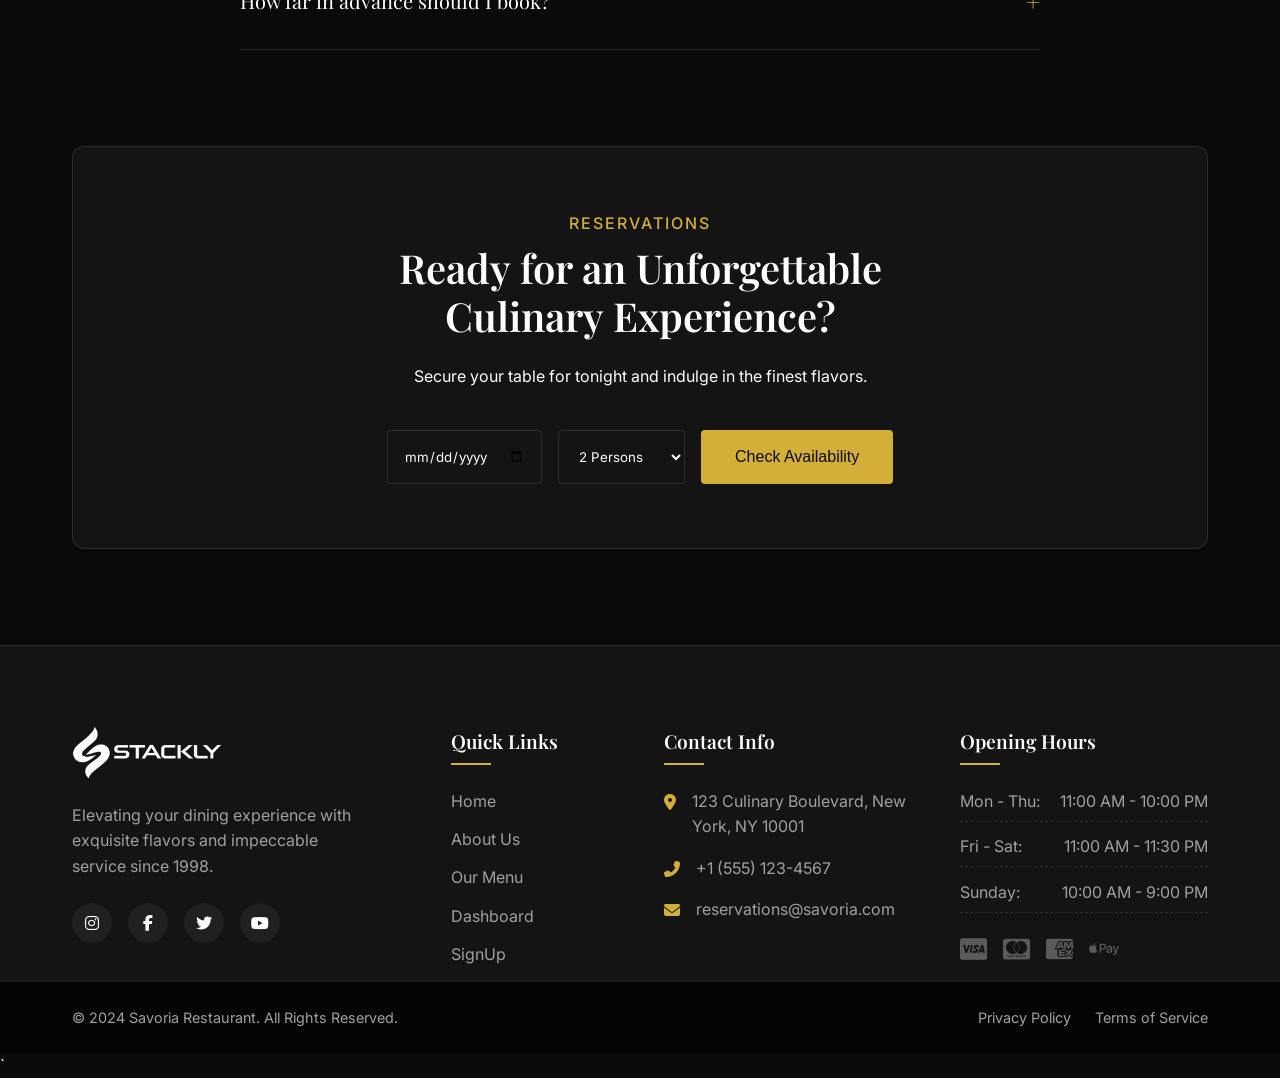
==== commit d4f79a2e: "Add files via upload" ====
--- a/index.html
+++ b/index.html
@@ -29,7 +29,7 @@
     <!-- Header -->
     <header class="header" id="header">
         <div class="container header-container">
-            <a href="#" class="logo"><img src="./Assets/white.webp" alt="logo" width="150px"></a>
+            <a href="./index.html" class="logo"><img src="./Assets/white.webp" alt="logo" width="150px"></a>
 
             <nav class="navbar" id="navbar">
                 <ul class="nav-list">
@@ -470,7 +470,7 @@
     <footer class="footer" id="contact">
         <div class="container footer-container">
             <div class="footer-col brand-col">
-                <a href="#" class="footer-logo"><img src="./Assets/white.webp" alt="logo" width="150px"></a>
+                <a href="./index.html" class="footer-logo"><img src="./Assets/white.webp" alt="logo" width="150px"></a>
                 <p class="footer-text">Elevating your dining experience with exquisite flavors and impeccable service
                     since 1998.</p>
                 <div class="social-links">
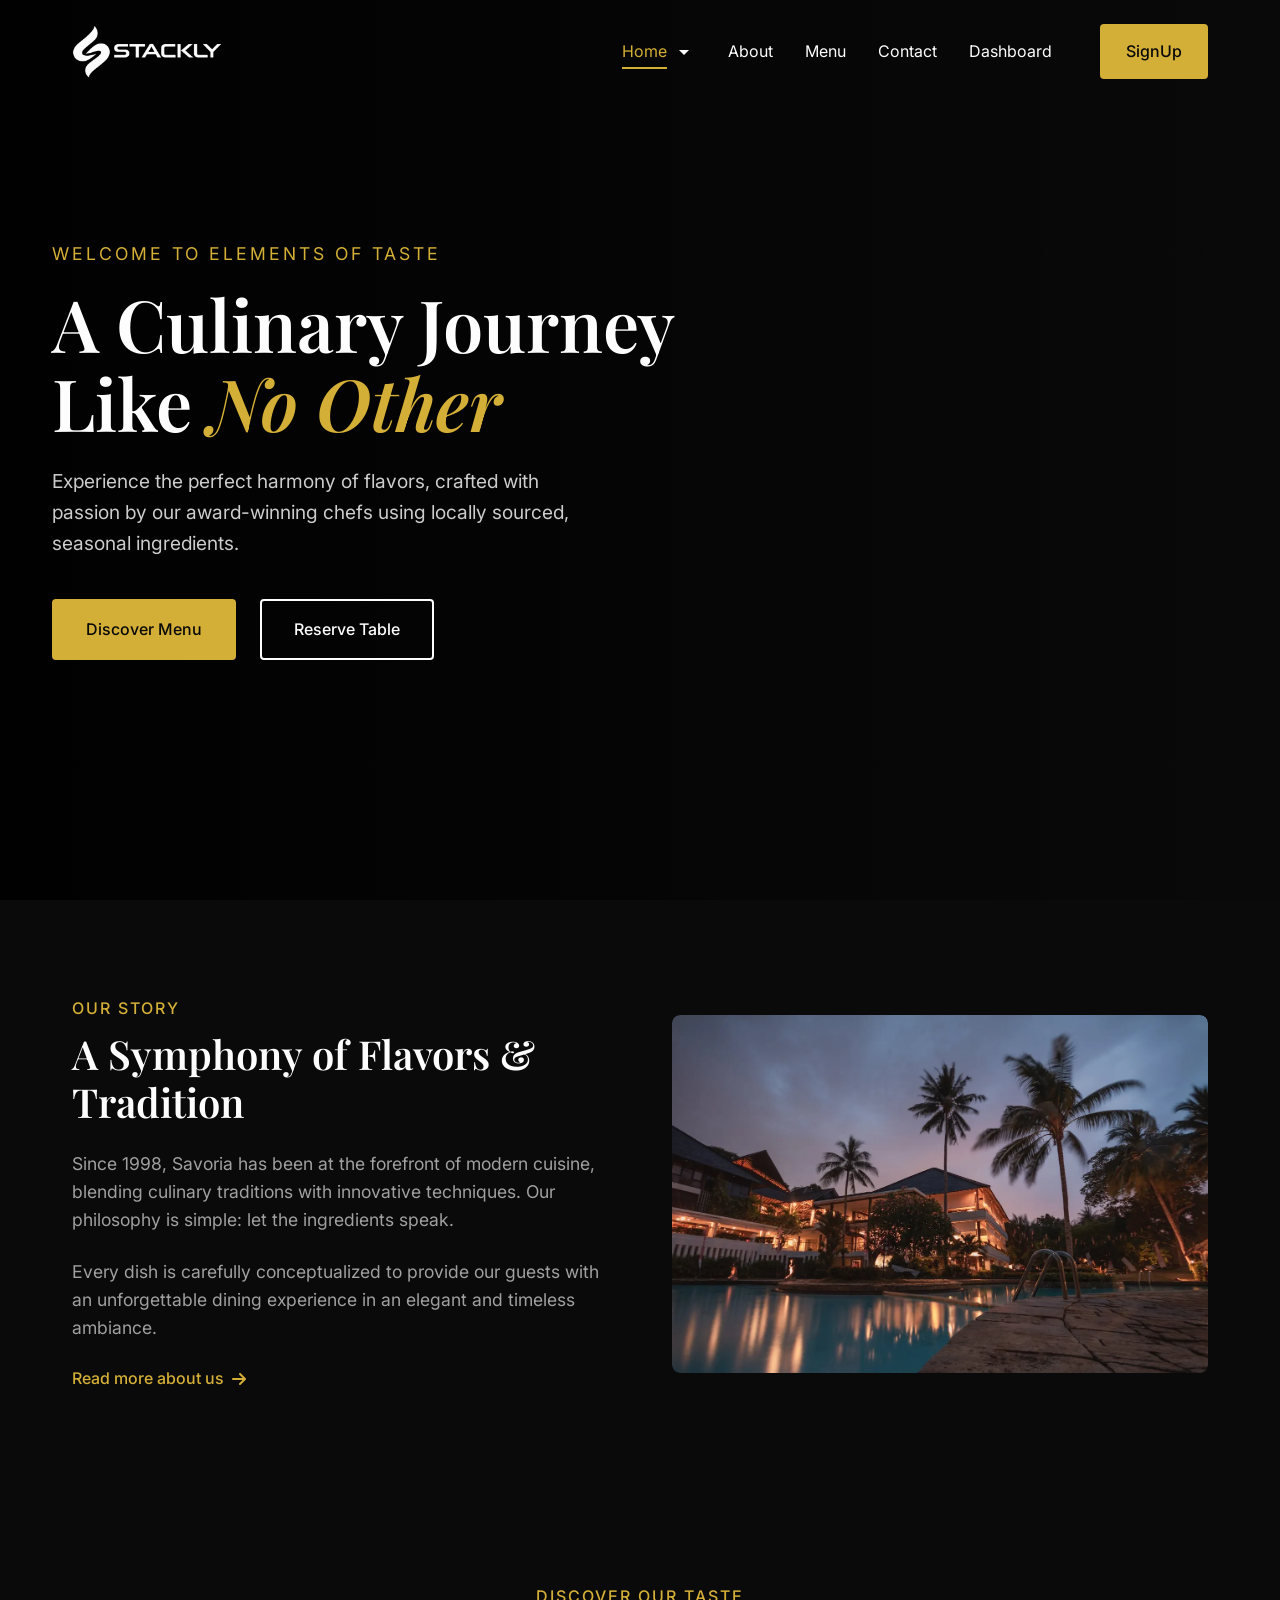
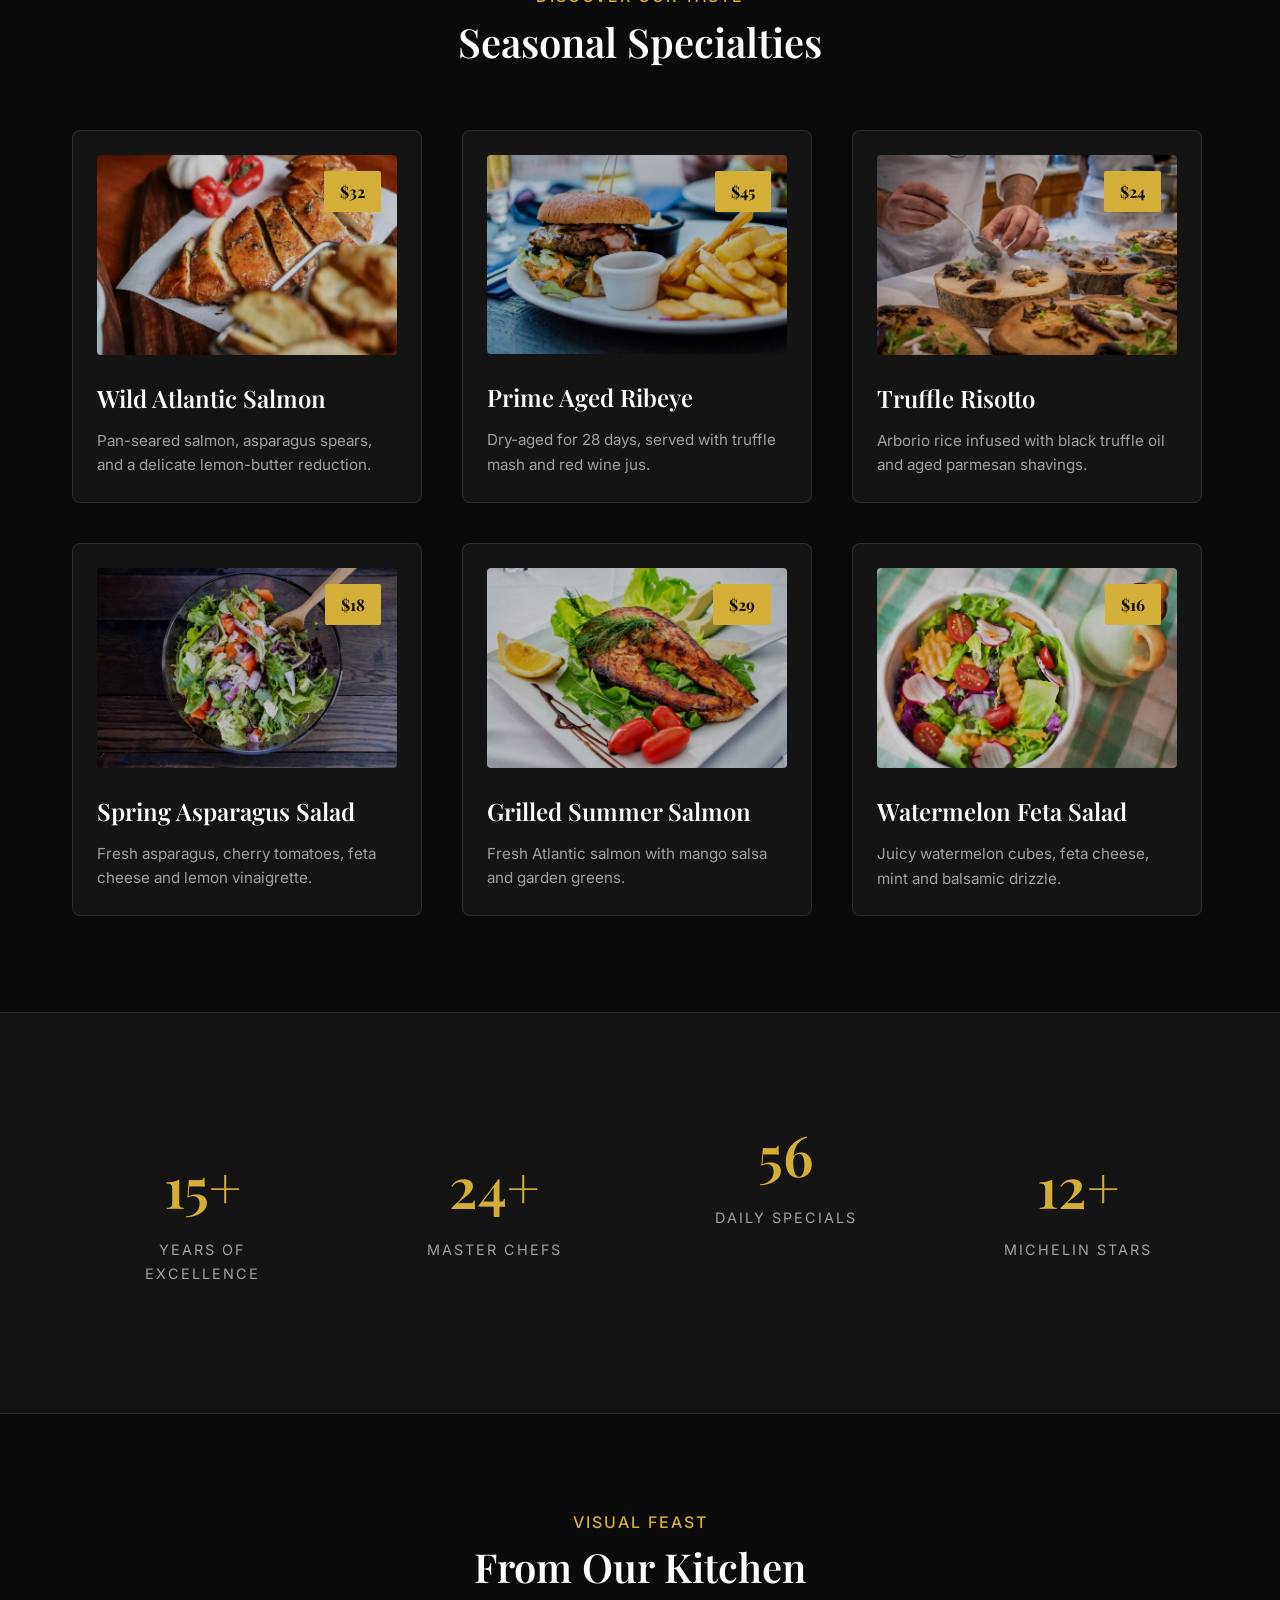
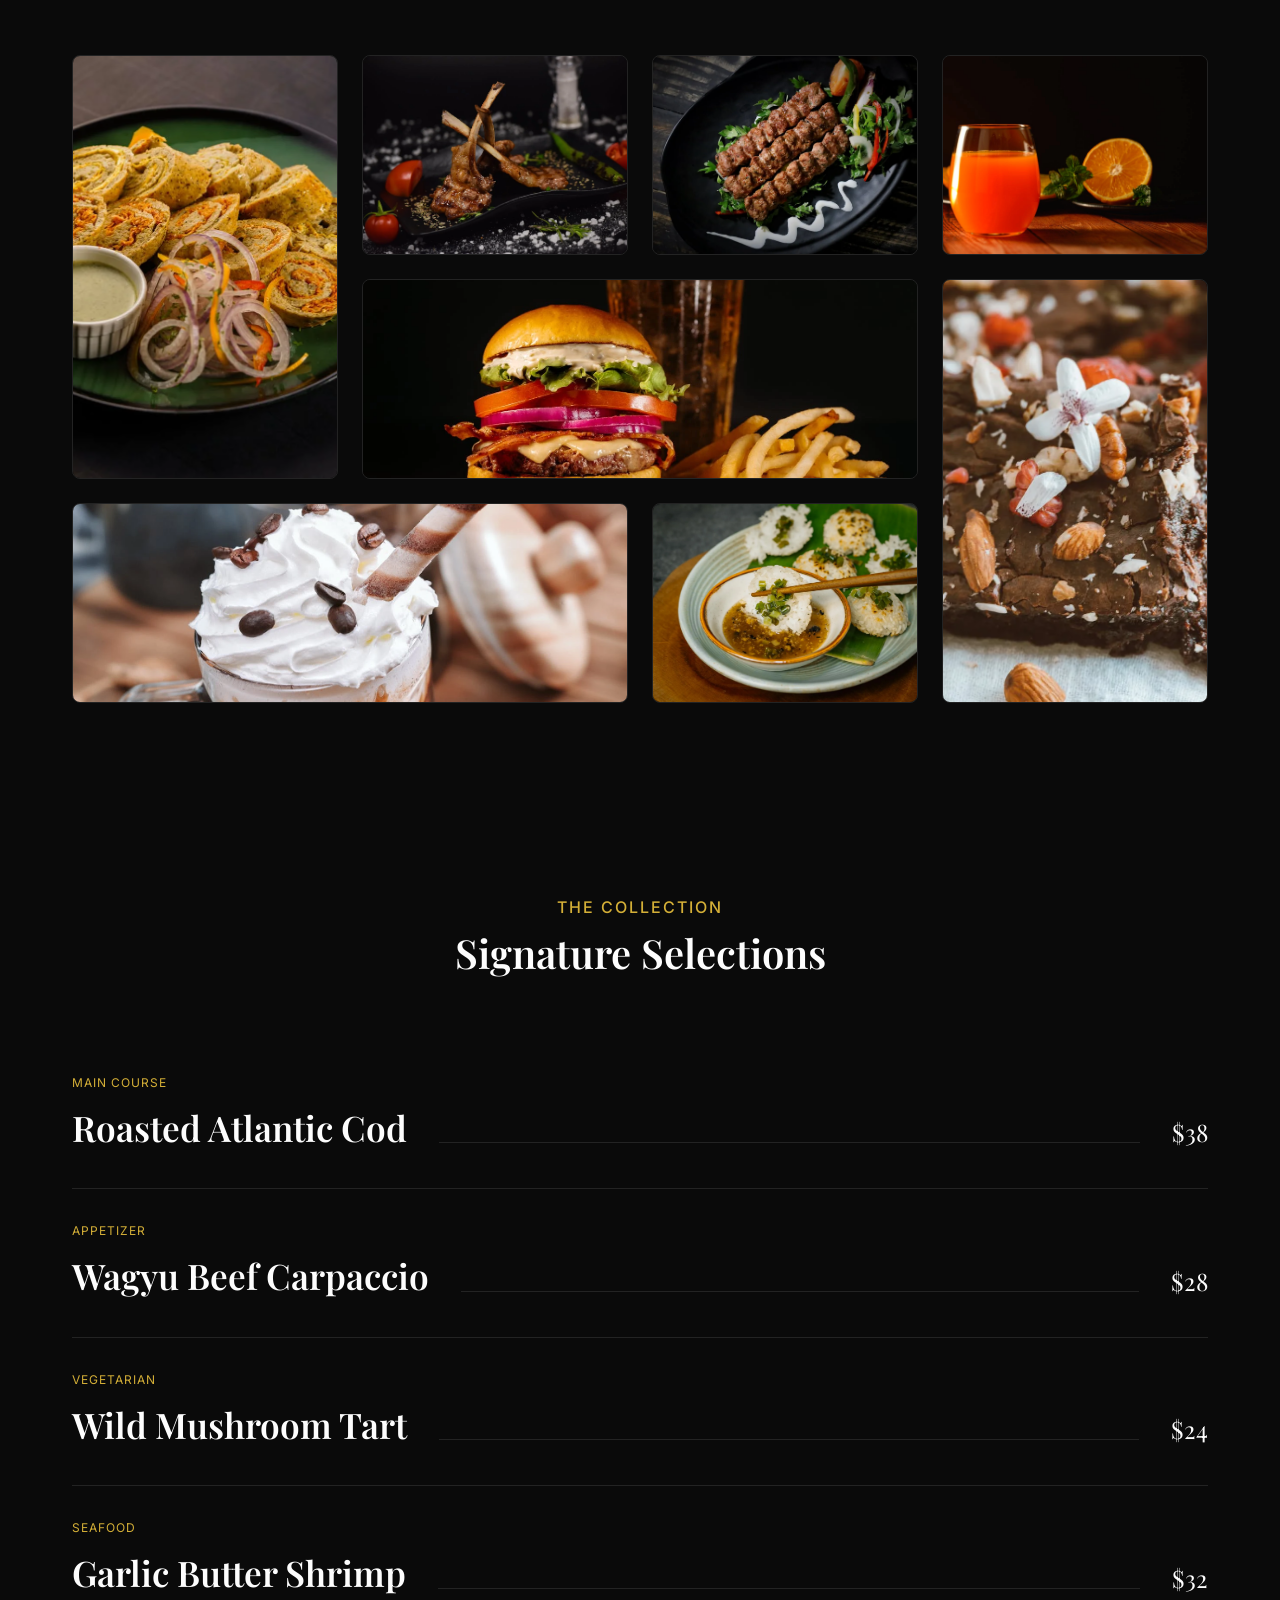
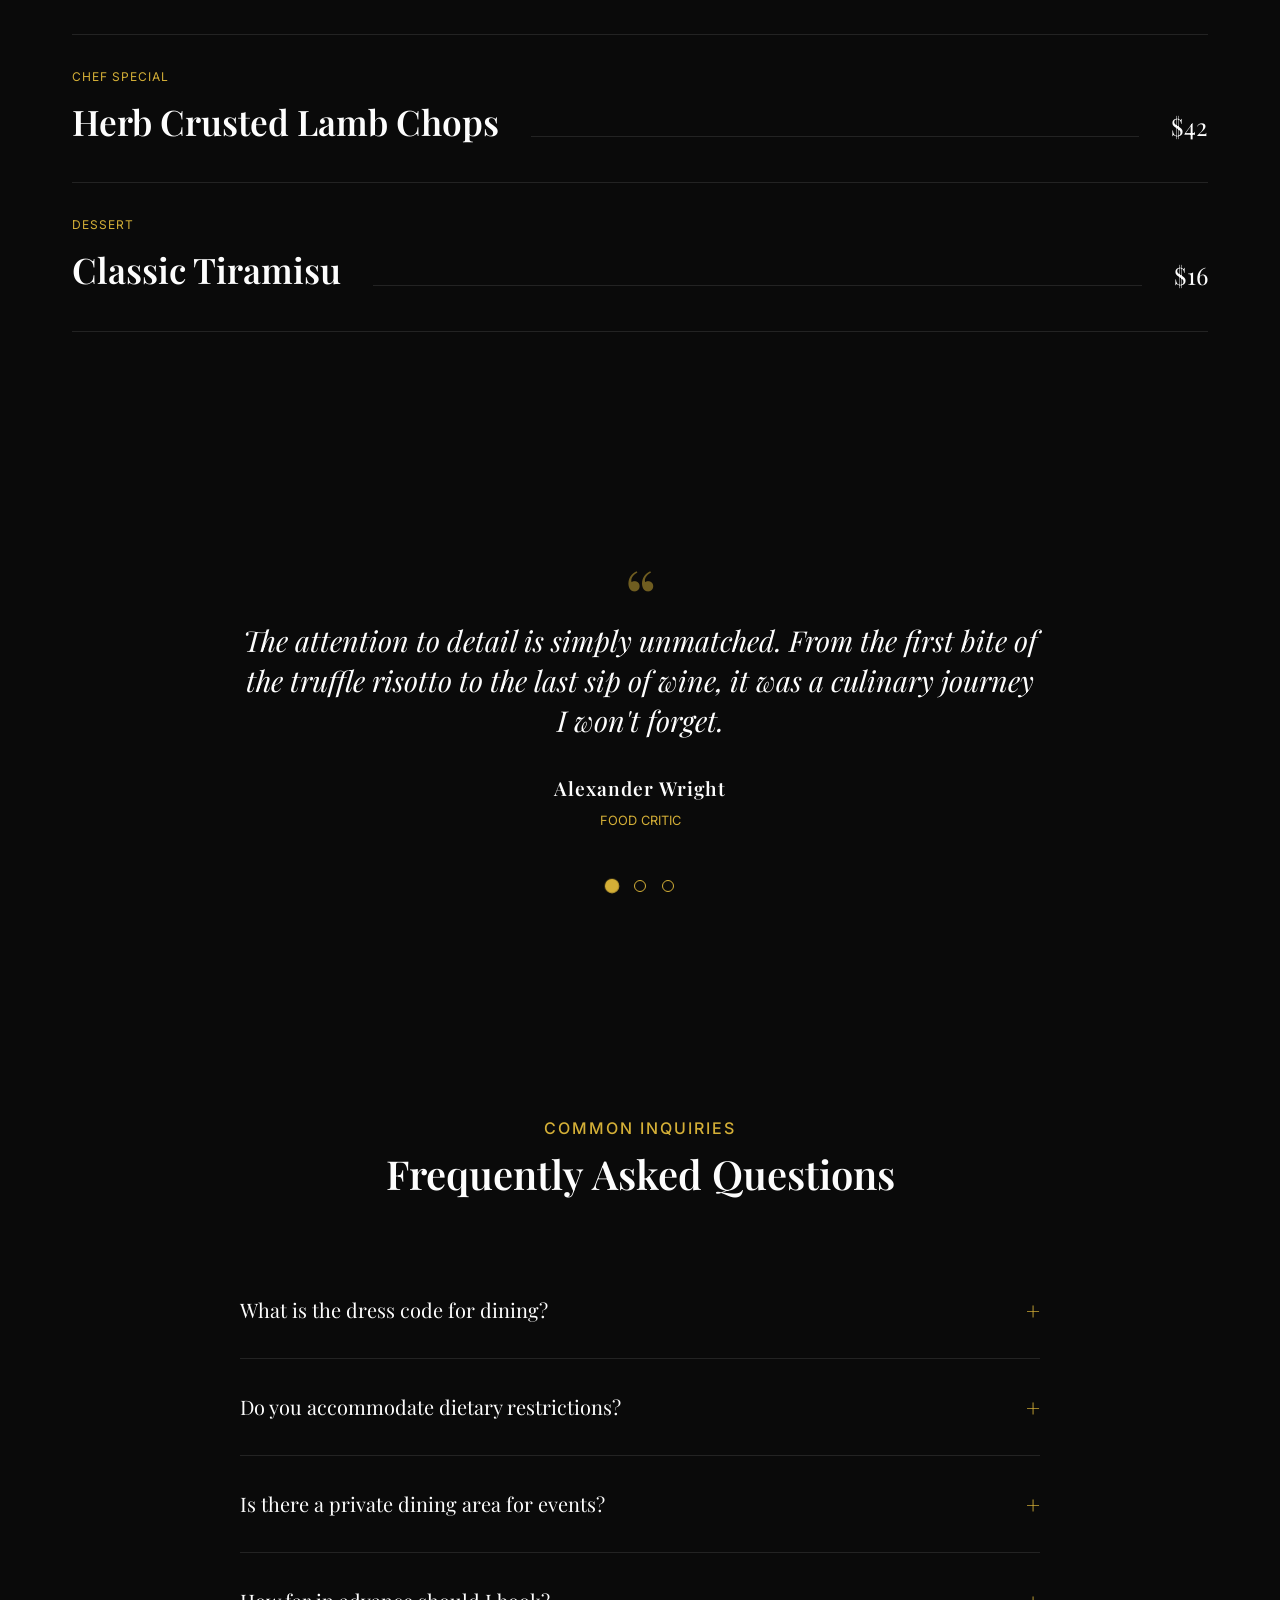
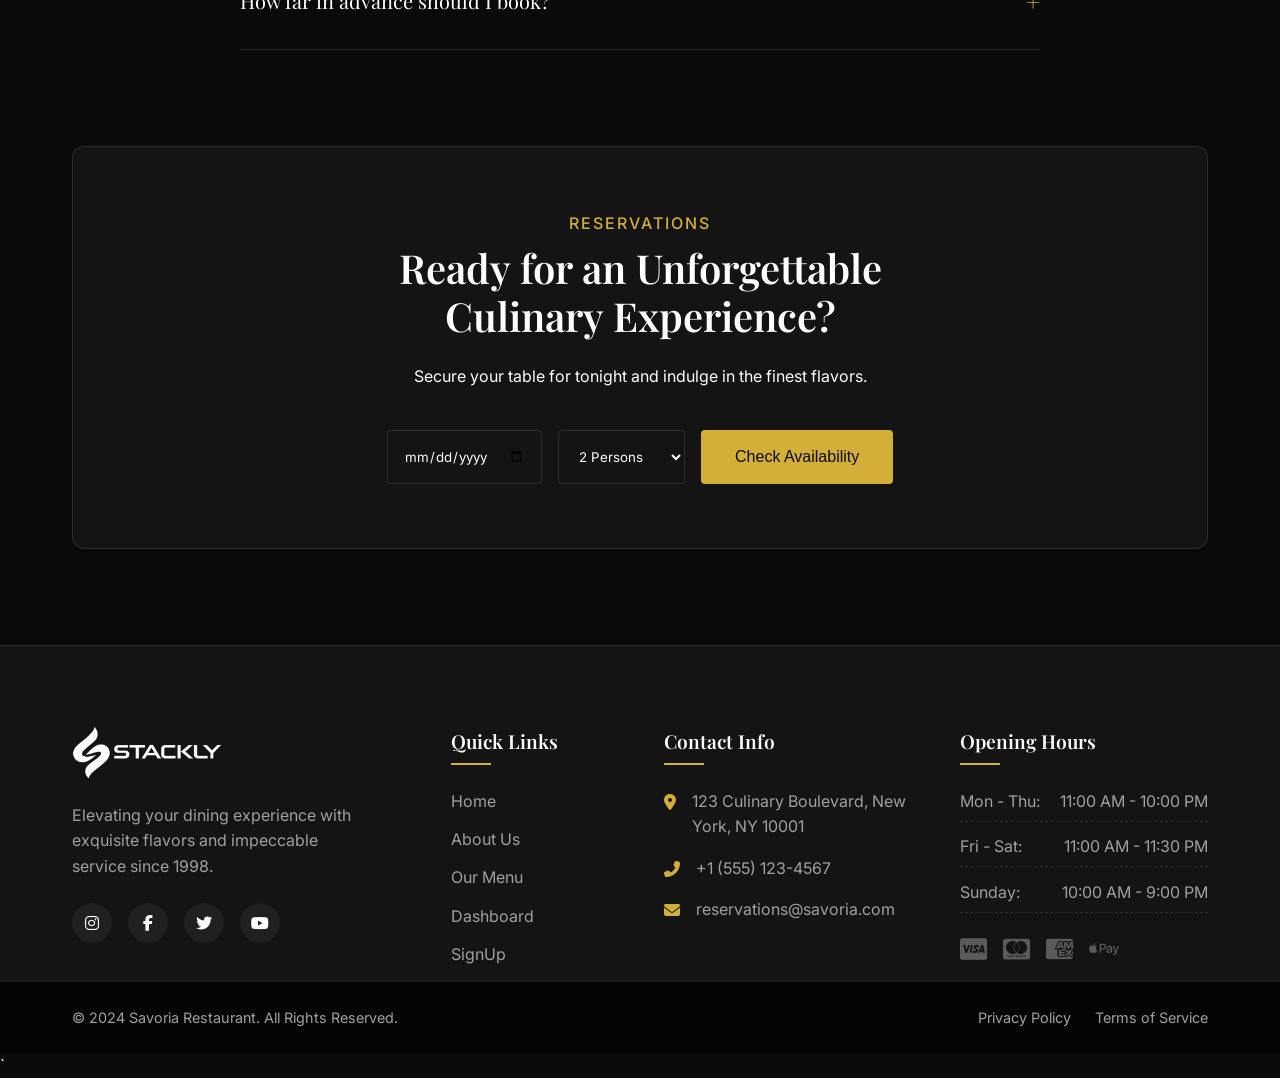
==== commit ea7a5974: "Add files via upload" ====
--- a/index.html
+++ b/index.html
@@ -34,7 +34,7 @@
             <nav class="navbar" id="navbar">
                 <ul class="nav-list">
                     <li class="dropdown">
-                        <div>
+                        <div class="home-link">
                             <a href="index.html" class="nav-link active">Home</a>
                              <span class="material-icons dorpdown-arrow">arrow_drop_down</span>
                         </div>
@@ -71,8 +71,8 @@
                 <p class="hero-desc">Experience the perfect harmony of flavors, crafted with passion by our
                     award-winning chefs using locally sourced, seasonal ingredients.</p>
                 <div class="hero-btns">
-                    <a href="#menu" class="btn btn-primary">Discover Menu</a>
-                    <a href="#reservations" class="btn btn-outline">Reserve Table</a>
+                    <a href="./404.html" class="btn btn-primary">Discover Menu</a>
+                    <a href="./404.html" class="btn btn-outline">Reserve Table</a>
                 </div>
             </div>
         </section>
--- a/style.css
+++ b/style.css
@@ -5,6 +5,7 @@
 .home-link {
     display: flex;
     align-items: center;
+    justify-content: center;
     gap: 5px;
 }
 
